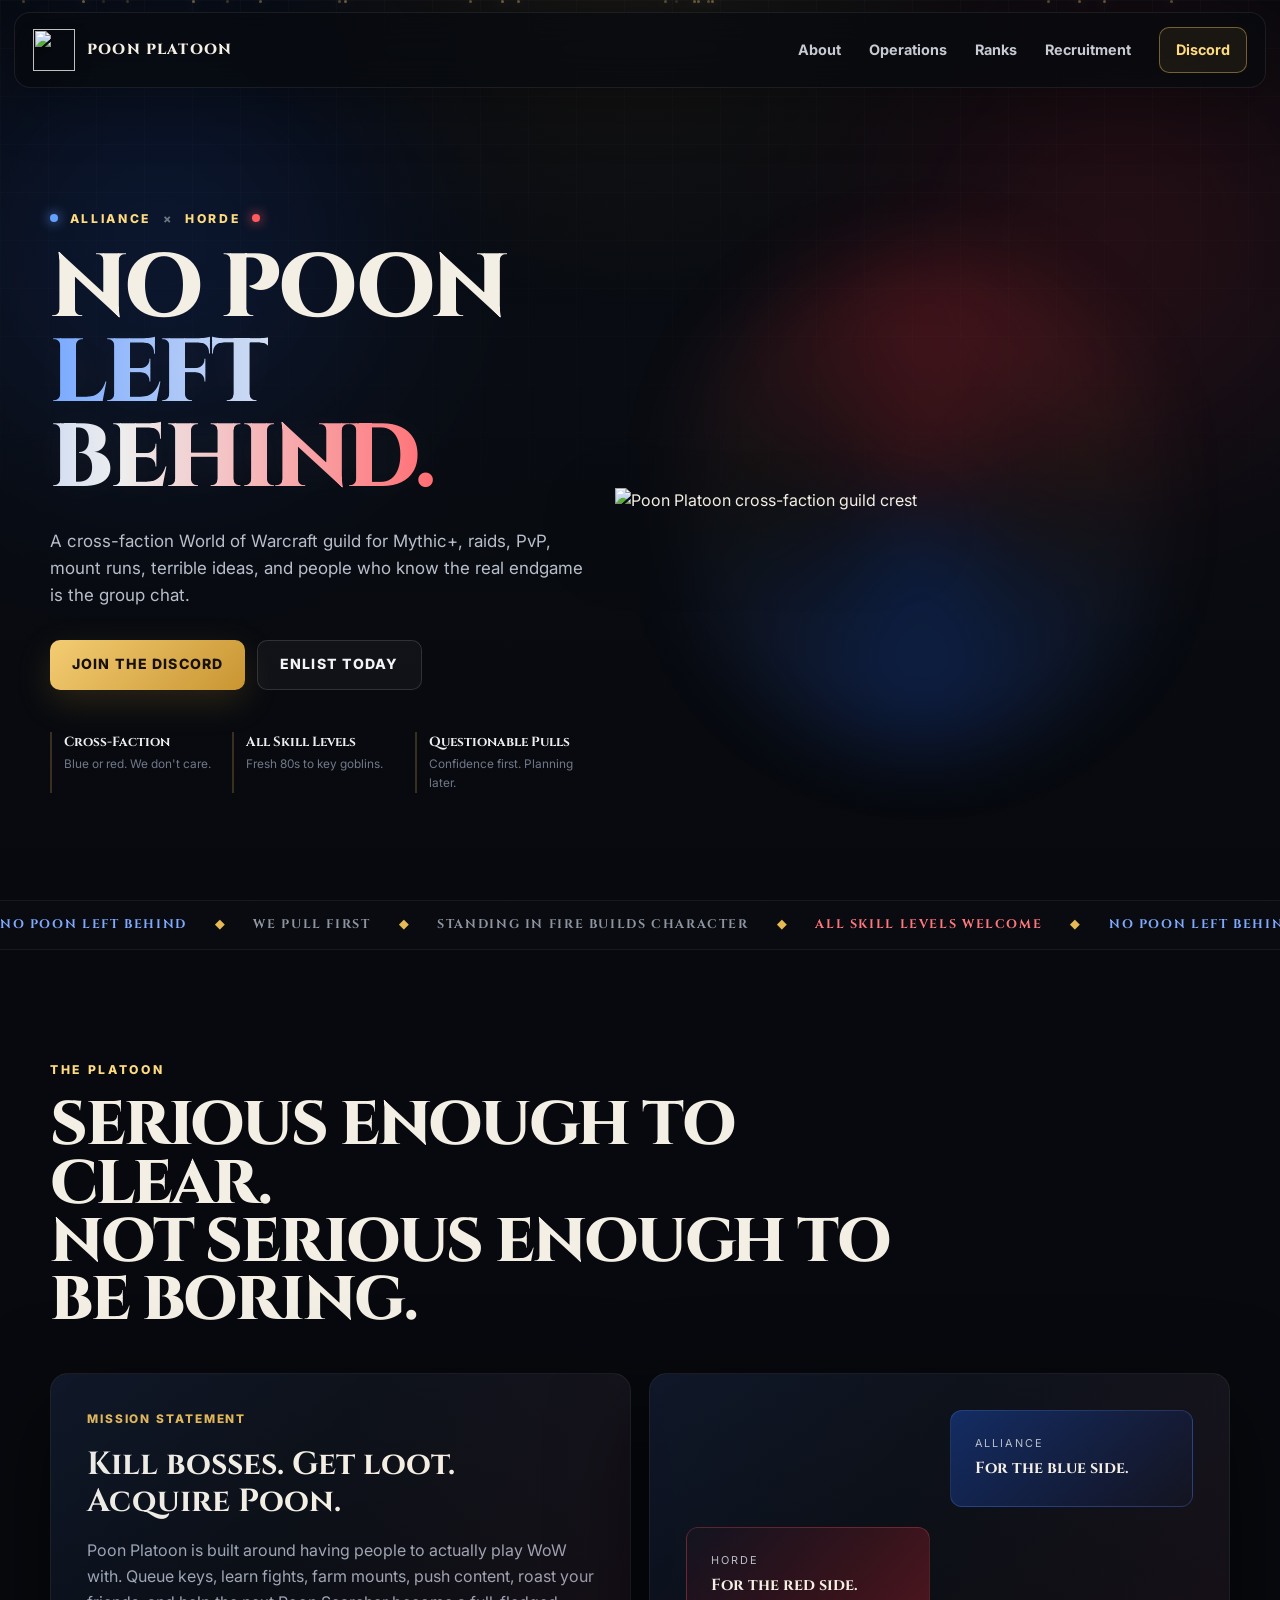
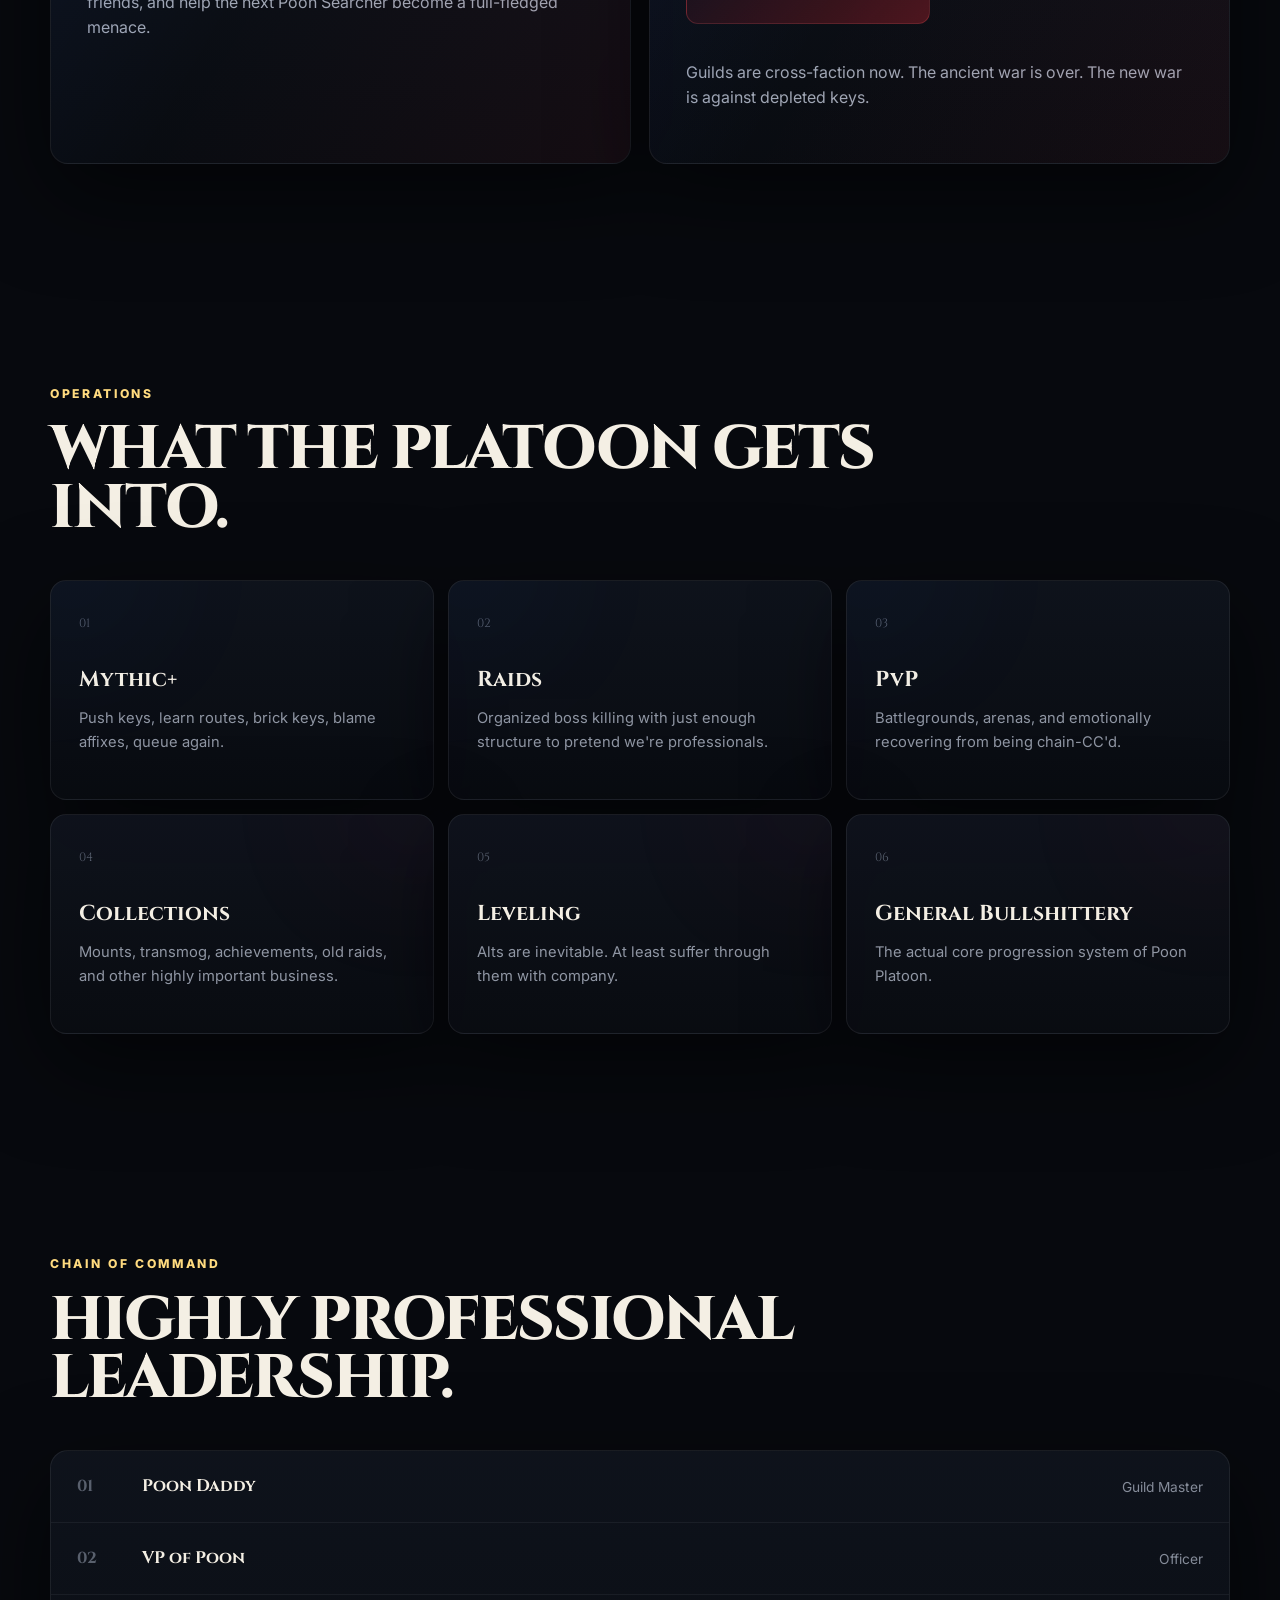
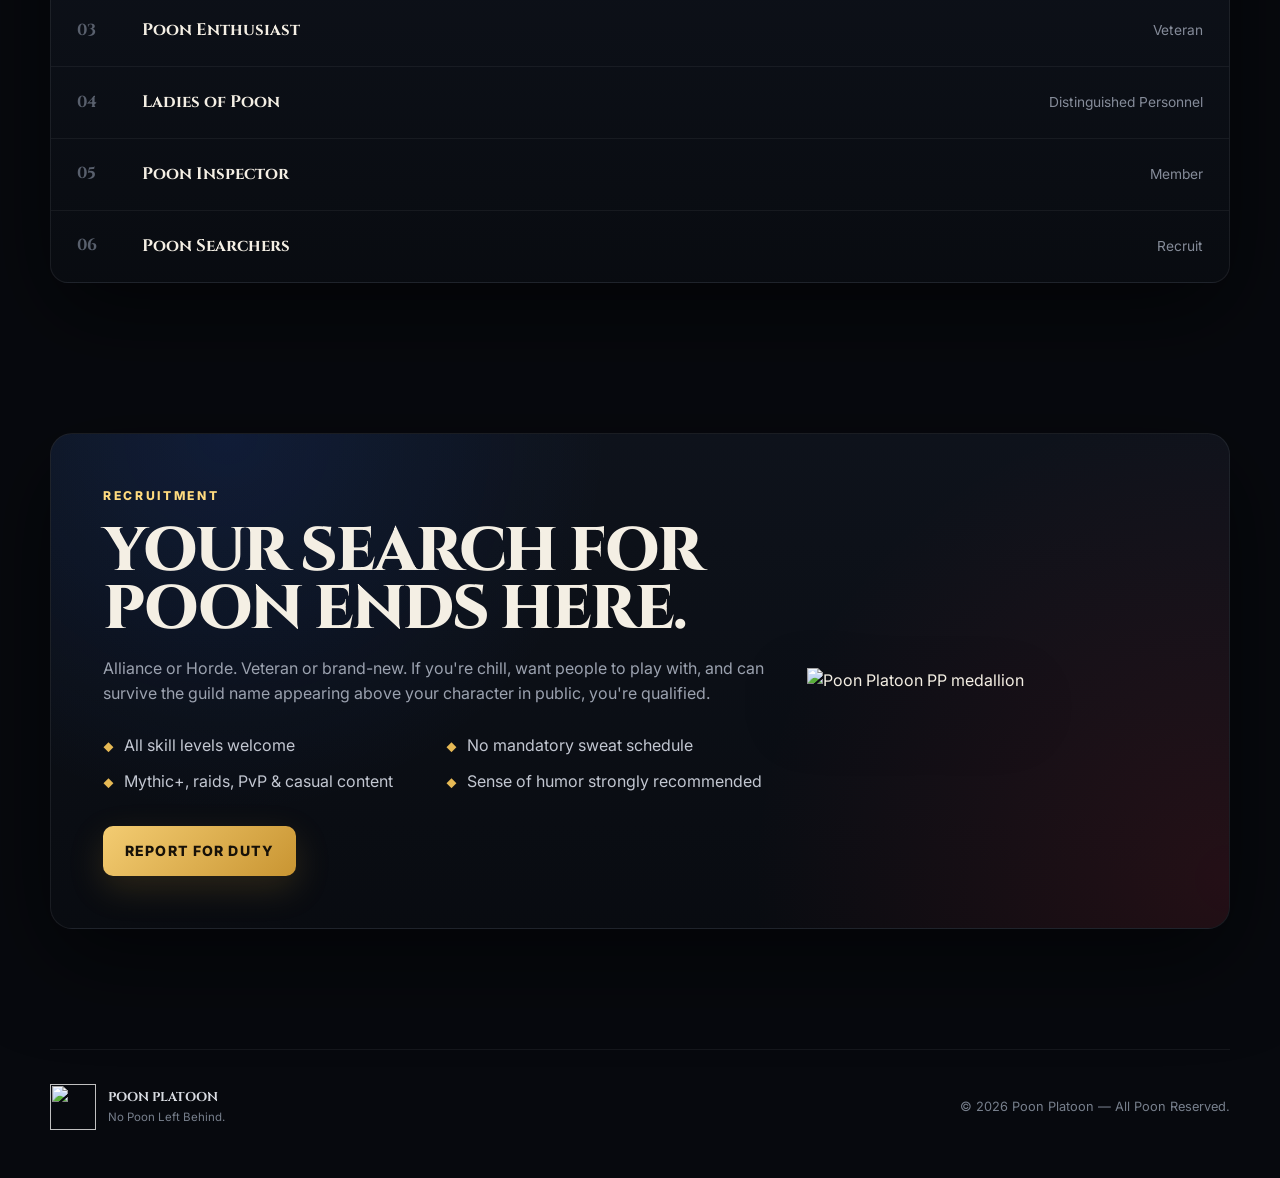
==== index.html @ 2581f48a "Add files via upload" ====
<!doctype html>
<html lang="en">
<head>
  <meta charset="utf-8" />
  <meta name="viewport" content="width=device-width, initial-scale=1" />
  <meta name="theme-color" content="#080a10" />
  <meta name="description" content="Poon Platoon — a cross-faction World of Warcraft guild. No Poon Left Behind." />
  <meta property="og:title" content="Poon Platoon" />
  <meta property="og:description" content="Cross-faction. Questionable pulls. No Poon Left Behind." />
  <meta property="og:type" content="website" />
  <meta property="og:image" content="assets/poon-platoon-logo.png" />
  <title>Poon Platoon | No Poon Left Behind</title>
  <link rel="icon" href="assets/pp-medallion.png" />
  <link rel="preconnect" href="https://fonts.googleapis.com">
  <link rel="preconnect" href="https://fonts.gstatic.com" crossorigin>
  <link href="https://fonts.googleapis.com/css2?family=Cinzel:wght@500;600;700;800&family=Inter:wght@400;500;600;700;800&display=swap" rel="stylesheet">
  <link rel="stylesheet" href="styles.css" />
</head>
<body>
  <div class="page-bg" aria-hidden="true">
    <div class="faction-glow alliance"></div>
    <div class="faction-glow horde"></div>
    <div class="embers" id="embers"></div>
  </div>

  <header class="site-header" id="top">
    <a class="brand" href="#top" aria-label="Poon Platoon home">
      <img src="assets/pp-medallion.png" alt="" />
      <span>POON PLATOON</span>
    </a>
    <button class="nav-toggle" aria-label="Toggle navigation" aria-expanded="false">☰</button>
    <nav class="nav-links" aria-label="Primary navigation">
      <a href="#about">About</a>
      <a href="#activities">Operations</a>
      <a href="#ranks">Ranks</a>
      <a href="#recruitment">Recruitment</a>
      <a class="nav-cta discord-link" href="#" target="_blank" rel="noopener">Discord</a>
    </nav>
  </header>

  <main>
    <section class="hero section-shell">
      <div class="hero-copy reveal">
        <p class="eyebrow"><span class="blue-dot"></span> ALLIANCE <span class="cross">×</span> HORDE <span class="red-dot"></span></p>
        <h1>NO POON<br><span>LEFT BEHIND.</span></h1>
        <p class="hero-lead">A cross-faction World of Warcraft guild for Mythic+, raids, PvP, mount runs, terrible ideas, and people who know the real endgame is the group chat.</p>
        <div class="hero-actions">
          <a class="btn btn-primary discord-link" href="#" target="_blank" rel="noopener">Join the Discord</a>
          <a class="btn btn-secondary" href="#recruitment">Enlist Today</a>
        </div>
        <div class="quick-stats">
          <div><strong>Cross-Faction</strong><span>Blue or red. We don't care.</span></div>
          <div><strong>All Skill Levels</strong><span>Fresh 80s to key goblins.</span></div>
          <div><strong>Questionable Pulls</strong><span>Confidence first. Planning later.</span></div>
        </div>
      </div>
      <div class="hero-art reveal" aria-label="Poon Platoon guild crest">
        <div class="crest-halo"></div>
        <img src="assets/poon-platoon-logo.png" alt="Poon Platoon cross-faction guild crest" />
      </div>
    </section>

    <section class="ticker" aria-label="Guild motto ticker">
      <div class="ticker-track">
        <span>NO POON LEFT BEHIND</span><i>◆</i><span>WE PULL FIRST</span><i>◆</i><span>STANDING IN FIRE BUILDS CHARACTER</span><i>◆</i><span>ALL SKILL LEVELS WELCOME</span><i>◆</i>
        <span>NO POON LEFT BEHIND</span><i>◆</i><span>WE PULL FIRST</span><i>◆</i><span>STANDING IN FIRE BUILDS CHARACTER</span><i>◆</i><span>ALL SKILL LEVELS WELCOME</span><i>◆</i>
      </div>
    </section>

    <section class="section section-shell" id="about">
      <div class="section-heading reveal">
        <p class="eyebrow">THE PLATOON</p>
        <h2>Serious enough to clear.<br>Not serious enough to be boring.</h2>
      </div>
      <div class="about-grid">
        <article class="panel reveal">
          <p class="panel-kicker">Mission Statement</p>
          <h3>Kill bosses. Get loot. Acquire Poon.</h3>
          <p>Poon Platoon is built around having people to actually play WoW with. Queue keys, learn fights, farm mounts, push content, roast your friends, and help the next Poon Searcher become a full-fledged menace.</p>
        </article>
        <article class="panel faction-panel reveal">
          <div class="split-line"></div>
          <div class="faction-half alliance-half">
            <span>Alliance</span>
            <strong>For the blue side.</strong>
          </div>
          <div class="faction-half horde-half">
            <span>Horde</span>
            <strong>For the red side.</strong>
          </div>
          <p>Guilds are cross-faction now. The ancient war is over. The new war is against depleted keys.</p>
        </article>
      </div>
    </section>

    <section class="section section-shell" id="activities">
      <div class="section-heading reveal">
        <p class="eyebrow">OPERATIONS</p>
        <h2>What the Platoon gets into.</h2>
      </div>
      <div class="card-grid">
        <article class="activity-card reveal"><span>01</span><h3>Mythic+</h3><p>Push keys, learn routes, brick keys, blame affixes, queue again.</p></article>
        <article class="activity-card reveal"><span>02</span><h3>Raids</h3><p>Organized boss killing with just enough structure to pretend we're professionals.</p></article>
        <article class="activity-card reveal"><span>03</span><h3>PvP</h3><p>Battlegrounds, arenas, and emotionally recovering from being chain-CC'd.</p></article>
        <article class="activity-card reveal"><span>04</span><h3>Collections</h3><p>Mounts, transmog, achievements, old raids, and other highly important business.</p></article>
        <article class="activity-card reveal"><span>05</span><h3>Leveling</h3><p>Alts are inevitable. At least suffer through them with company.</p></article>
        <article class="activity-card reveal"><span>06</span><h3>General Bullshittery</h3><p>The actual core progression system of Poon Platoon.</p></article>
      </div>
    </section>

    <section class="section section-shell" id="ranks">
      <div class="section-heading reveal">
        <p class="eyebrow">CHAIN OF COMMAND</p>
        <h2>Highly professional leadership.</h2>
      </div>
      <div class="rank-list reveal">
        <div class="rank-row"><b>01</b><strong>Poon Daddy</strong><span>Guild Master</span></div>
        <div class="rank-row"><b>02</b><strong>VP of Poon</strong><span>Officer</span></div>
        <div class="rank-row"><b>03</b><strong>Poon Enthusiast</strong><span>Veteran</span></div>
        <div class="rank-row"><b>04</b><strong>Ladies of Poon</strong><span>Distinguished Personnel</span></div>
        <div class="rank-row"><b>05</b><strong>Poon Inspector</strong><span>Member</span></div>
        <div class="rank-row"><b>06</b><strong>Poon Searchers</strong><span>Recruit</span></div>
      </div>
    </section>

    <section class="section section-shell recruitment" id="recruitment">
      <div class="recruit-card reveal">
        <div class="recruit-copy">
          <p class="eyebrow">RECRUITMENT</p>
          <h2>Your search for Poon ends here.</h2>
          <p>Alliance or Horde. Veteran or brand-new. If you're chill, want people to play with, and can survive the guild name appearing above your character in public, you're qualified.</p>
          <ul>
            <li>All skill levels welcome</li>
            <li>No mandatory sweat schedule</li>
            <li>Mythic+, raids, PvP & casual content</li>
            <li>Sense of humor strongly recommended</li>
          </ul>
          <a class="btn btn-primary discord-link" href="#" target="_blank" rel="noopener">Report for Duty</a>
        </div>
        <img src="assets/pp-medallion.png" alt="Poon Platoon PP medallion" class="recruit-medallion" />
      </div>
    </section>
  </main>

  <footer class="footer section-shell">
    <div class="footer-brand">
      <img src="assets/pp-medallion.png" alt="" />
      <div><strong>POON PLATOON</strong><span>No Poon Left Behind.</span></div>
    </div>
    <p>© <span id="year"></span> Poon Platoon — All Poon Reserved.</p>
  </footer>

  <script src="script.js"></script>
</body>
</html>
---- styles.css ----
:root {
  --bg: #07090e;
  --bg2: #0b0e15;
  --panel: rgba(16, 20, 30, .78);
  --panel-2: rgba(10, 12, 18, .9);
  --text: #f4efe4;
  --muted: #a7adbb;
  --gold: #e6b955;
  --gold2: #ffdb7f;
  --blue: #2268ff;
  --blue2: #65a0ff;
  --red: #e22a34;
  --red2: #ff5a5f;
  --border: rgba(230, 185, 85, .22);
  --shadow: 0 30px 90px rgba(0,0,0,.55);
}
*{box-sizing:border-box}
html{scroll-behavior:smooth}
body{margin:0;background:var(--bg);color:var(--text);font-family:Inter,system-ui,sans-serif;line-height:1.6;overflow-x:hidden}
a{color:inherit;text-decoration:none}
img{max-width:100%;display:block}
button{font:inherit}
.page-bg{position:fixed;inset:0;z-index:-2;overflow:hidden;background:radial-gradient(circle at 50% -10%,rgba(230,185,85,.08),transparent 34%),linear-gradient(180deg,#07090e 0%,#090c12 40%,#07090e 100%)}
.page-bg:after{content:"";position:absolute;inset:0;background-image:linear-gradient(rgba(255,255,255,.018) 1px,transparent 1px),linear-gradient(90deg,rgba(255,255,255,.018) 1px,transparent 1px);background-size:48px 48px;mask-image:linear-gradient(to bottom,black,transparent 76%)}
.faction-glow{position:absolute;width:55vw;height:70vh;top:-8vh;filter:blur(90px);opacity:.18}
.faction-glow.alliance{left:-15vw;background:radial-gradient(circle,var(--blue),transparent 66%)}
.faction-glow.horde{right:-15vw;background:radial-gradient(circle,var(--red),transparent 66%)}
.embers span{position:absolute;width:3px;height:3px;border-radius:50%;background:var(--gold2);opacity:.35;animation:floatUp linear infinite;box-shadow:0 0 12px currentColor}
@keyframes floatUp{from{transform:translateY(110vh) translateX(0)}to{transform:translateY(-20vh) translateX(60px)}}
.section-shell{width:min(1180px,calc(100% - 40px));margin-inline:auto}
.site-header{height:76px;width:min(1280px,calc(100% - 28px));position:sticky;top:12px;margin:12px auto 0;z-index:50;display:flex;align-items:center;justify-content:space-between;padding:0 18px;background:rgba(8,10,15,.72);border:1px solid rgba(255,255,255,.08);backdrop-filter:blur(18px);border-radius:16px;box-shadow:0 18px 55px rgba(0,0,0,.25)}
.brand{display:flex;align-items:center;gap:12px;font-family:Cinzel,serif;font-weight:800;letter-spacing:.08em;font-size:.92rem}
.brand img{width:42px;height:42px;object-fit:contain;filter:drop-shadow(0 6px 8px rgba(0,0,0,.45))}
.nav-links{display:flex;gap:28px;align-items:center;font-size:.9rem;font-weight:700;color:#c7cad2}
.nav-links a:hover{color:#fff}
.nav-cta{padding:10px 16px;border-radius:10px;border:1px solid rgba(230,185,85,.45);color:var(--gold2)!important;background:rgba(230,185,85,.08)}
.nav-toggle{display:none;background:none;border:0;color:#fff;font-size:1.5rem}
.hero{min-height:calc(100vh - 88px);display:grid;grid-template-columns:.93fr 1.07fr;align-items:center;gap:30px;padding:70px 0 56px}
.eyebrow{font-size:.76rem;letter-spacing:.22em;font-weight:800;color:var(--gold2);text-transform:uppercase;margin:0 0 18px}
.blue-dot,.red-dot{width:8px;height:8px;border-radius:50%;display:inline-block;margin:0 6px 1px 0;box-shadow:0 0 12px currentColor}
.blue-dot{background:var(--blue2);color:var(--blue2)}.red-dot{background:var(--red2);color:var(--red2);margin-left:6px}.cross{color:#6c7381;padding:0 6px}
.hero h1,.section-heading h2,.recruit-copy h2{font-family:Cinzel,serif;text-transform:uppercase;line-height:.95;margin:0;font-weight:800;letter-spacing:-.035em}
.hero h1{font-size:clamp(3.4rem,7vw,7.1rem)}
.hero h1 span{background:linear-gradient(90deg,#78a9ff 0%,#eee 48%,#ff6e73 100%);-webkit-background-clip:text;background-clip:text;color:transparent;text-shadow:0 0 40px rgba(255,255,255,.05)}
.hero-lead{max-width:650px;color:#b8beca;font-size:1.06rem;margin:26px 0 30px}
.hero-actions{display:flex;gap:12px;flex-wrap:wrap}
.btn{display:inline-flex;justify-content:center;align-items:center;min-height:50px;padding:0 22px;border-radius:10px;font-size:.88rem;font-weight:800;text-transform:uppercase;letter-spacing:.08em;transition:.2s ease}
.btn:hover{transform:translateY(-2px)}
.btn-primary{background:linear-gradient(135deg,#f3cc72,#c99532);color:#171108;box-shadow:0 12px 35px rgba(207,157,51,.18)}
.btn-secondary{border:1px solid rgba(255,255,255,.13);background:rgba(255,255,255,.035);color:#f2f3f5}
.quick-stats{display:grid;grid-template-columns:repeat(3,1fr);gap:12px;margin-top:42px}
.quick-stats div{border-left:2px solid var(--border);padding-left:12px}.quick-stats strong,.quick-stats span{display:block}.quick-stats strong{font-family:Cinzel,serif;font-size:.83rem;color:#eee}.quick-stats span{color:#707888;font-size:.74rem;margin-top:2px}
.hero-art{position:relative;display:flex;justify-content:center;align-items:center;min-height:650px}
.hero-art img{width:min(760px,115%);position:relative;z-index:2;filter:drop-shadow(0 30px 35px rgba(0,0,0,.55));animation:crestFloat 5s ease-in-out infinite}
@keyframes crestFloat{0%,100%{transform:translateY(0)}50%{transform:translateY(-10px)}}
.crest-halo{position:absolute;width:80%;aspect-ratio:1;border-radius:50%;background:conic-gradient(from 180deg,rgba(34,104,255,.32),rgba(230,185,85,.05),rgba(226,42,52,.32),rgba(230,185,85,.05),rgba(34,104,255,.32));filter:blur(40px);opacity:.7}
.ticker{overflow:hidden;border-top:1px solid rgba(255,255,255,.06);border-bottom:1px solid rgba(255,255,255,.06);background:#090b10;padding:14px 0}
.ticker-track{display:flex;white-space:nowrap;width:max-content;gap:28px;align-items:center;animation:ticker 32s linear infinite;font-family:Cinzel,serif;font-size:.78rem;font-weight:700;letter-spacing:.13em;color:#8e94a0}
.ticker-track i{color:var(--gold);font-style:normal}.ticker-track span:nth-of-type(4n+1){color:#7faaff}.ticker-track span:nth-of-type(4n+4){color:#ff777c}
@keyframes ticker{to{transform:translateX(-50%)}}
.section{padding:110px 0}
.section-heading{margin-bottom:42px;max-width:850px}
.section-heading h2,.recruit-copy h2{font-size:clamp(2.25rem,4.8vw,4.7rem)}
.about-grid{display:grid;grid-template-columns:1fr 1fr;gap:18px}
.panel,.activity-card,.rank-list,.recruit-card{background:linear-gradient(180deg,rgba(16,20,30,.88),rgba(10,12,18,.88));border:1px solid rgba(255,255,255,.07);box-shadow:var(--shadow)}
.panel{border-radius:18px;padding:36px;min-height:310px;position:relative;overflow:hidden}
.panel:before{content:"";position:absolute;inset:0;background:linear-gradient(120deg,rgba(34,104,255,.06),transparent 40%,rgba(226,42,52,.06));pointer-events:none}
.panel-kicker{margin:0;color:var(--gold);font-size:.74rem;text-transform:uppercase;letter-spacing:.16em;font-weight:800}.panel h3{font-family:Cinzel,serif;font-size:2rem;line-height:1.15;margin:18px 0}.panel p:last-child{color:#9fa6b4;max-width:600px}
.faction-panel{display:grid;grid-template-columns:1fr 1fr;align-content:start;gap:20px}.faction-panel>p{grid-column:1/-1}.faction-half{padding:24px;border-radius:12px;position:relative;overflow:hidden}.faction-half span,.faction-half strong{display:block}.faction-half span{text-transform:uppercase;letter-spacing:.18em;font-size:.68rem;color:#b9bfca}.faction-half strong{font-family:Cinzel,serif;margin-top:4px}.alliance-half{background:linear-gradient(135deg,rgba(34,104,255,.32),rgba(34,104,255,.03));border:1px solid rgba(89,143,255,.25)}.horde-half{background:linear-gradient(135deg,rgba(226,42,52,.03),rgba(226,42,52,.3));border:1px solid rgba(255,90,95,.23)}
.card-grid{display:grid;grid-template-columns:repeat(3,1fr);gap:14px}.activity-card{padding:28px;border-radius:16px;min-height:220px;transition:.25s ease;position:relative;overflow:hidden}.activity-card:hover{transform:translateY(-5px);border-color:rgba(230,185,85,.24)}.activity-card span{font-family:Cinzel,serif;color:#565e6d;font-size:.76rem}.activity-card h3{font-family:Cinzel,serif;font-size:1.35rem;margin:28px 0 10px}.activity-card p{color:#8f96a3;font-size:.92rem;margin:0}.activity-card:nth-child(-n+3):before{content:"";position:absolute;width:160px;height:160px;border-radius:50%;background:var(--blue);filter:blur(80px);opacity:.06;top:-90px;left:-60px}.activity-card:nth-child(n+4):before{content:"";position:absolute;width:160px;height:160px;border-radius:50%;background:var(--red);filter:blur(80px);opacity:.06;top:-90px;right:-60px}
.rank-list{border-radius:18px;overflow:hidden}.rank-row{display:grid;grid-template-columns:65px 1fr auto;align-items:center;padding:22px 26px;border-bottom:1px solid rgba(255,255,255,.055)}.rank-row:last-child{border-bottom:0}.rank-row b{font-family:Cinzel,serif;color:#59606d}.rank-row strong{font-family:Cinzel,serif;font-size:1.05rem}.rank-row span{color:#858c99;font-size:.86rem}.rank-row:hover{background:linear-gradient(90deg,rgba(34,104,255,.05),rgba(230,185,85,.035),rgba(226,42,52,.05))}
.recruitment{padding-top:40px;padding-bottom:120px}.recruit-card{border-radius:22px;padding:52px;display:grid;grid-template-columns:1fr 370px;align-items:center;gap:40px;overflow:hidden;position:relative}.recruit-card:before{content:"";position:absolute;inset:0;background:radial-gradient(circle at 15% 0%,rgba(34,104,255,.12),transparent 34%),radial-gradient(circle at 100% 90%,rgba(226,42,52,.12),transparent 38%);pointer-events:none}.recruit-copy{position:relative;z-index:2}.recruit-copy p:not(.eyebrow){color:#9ba2af;max-width:700px}.recruit-copy ul{list-style:none;padding:0;margin:26px 0 32px;display:grid;grid-template-columns:1fr 1fr;gap:10px 22px;color:#c2c7d1}.recruit-copy li:before{content:"◆";color:var(--gold);font-size:.65rem;margin-right:10px}.recruit-medallion{width:100%;position:relative;z-index:2;filter:drop-shadow(0 25px 30px rgba(0,0,0,.5))}
.footer{padding:34px 0 48px;border-top:1px solid rgba(255,255,255,.06);display:flex;justify-content:space-between;align-items:center;gap:20px;color:#777f8c;font-size:.8rem}.footer-brand{display:flex;gap:12px;align-items:center}.footer-brand img{width:46px;height:46px;object-fit:contain}.footer-brand strong,.footer-brand span{display:block}.footer-brand strong{font-family:Cinzel,serif;color:#d9dce2}.footer-brand span{font-size:.72rem}
.reveal{opacity:0;transform:translateY(18px);transition:opacity .7s ease,transform .7s ease}.reveal.visible{opacity:1;transform:none}
@media(max-width:980px){.hero{grid-template-columns:1fr;padding-top:70px}.hero-copy{text-align:center}.hero-lead{margin-inline:auto}.hero-actions{justify-content:center}.hero-art{min-height:auto;order:-1}.hero-art img{width:min(640px,88vw)}.quick-stats{text-align:left}.about-grid{grid-template-columns:1fr}.card-grid{grid-template-columns:repeat(2,1fr)}.recruit-card{grid-template-columns:1fr 260px}.nav-links{gap:16px}}
@media(max-width:760px){.site-header{height:66px;top:7px}.brand span{font-size:.75rem}.nav-toggle{display:block}.nav-links{position:absolute;left:0;right:0;top:74px;display:none;flex-direction:column;align-items:stretch;background:rgba(8,10,15,.96);border:1px solid rgba(255,255,255,.08);border-radius:14px;padding:16px}.nav-links.open{display:flex}.nav-links a{padding:8px 6px}.hero{min-height:auto;padding:48px 0}.hero h1{font-size:clamp(3rem,15vw,5rem)}.hero-art img{width:100%}.quick-stats{grid-template-columns:1fr}.section{padding:82px 0}.card-grid{grid-template-columns:1fr}.faction-panel{grid-template-columns:1fr}.rank-row{grid-template-columns:44px 1fr}.rank-row span{grid-column:2;margin-top:3px}.recruit-card{grid-template-columns:1fr;padding:30px}.recruit-medallion{width:min(300px,80%);margin:auto}.recruit-copy ul{grid-template-columns:1fr}.footer{flex-direction:column;text-align:center}.section-shell{width:min(100% - 24px,1180px)}}
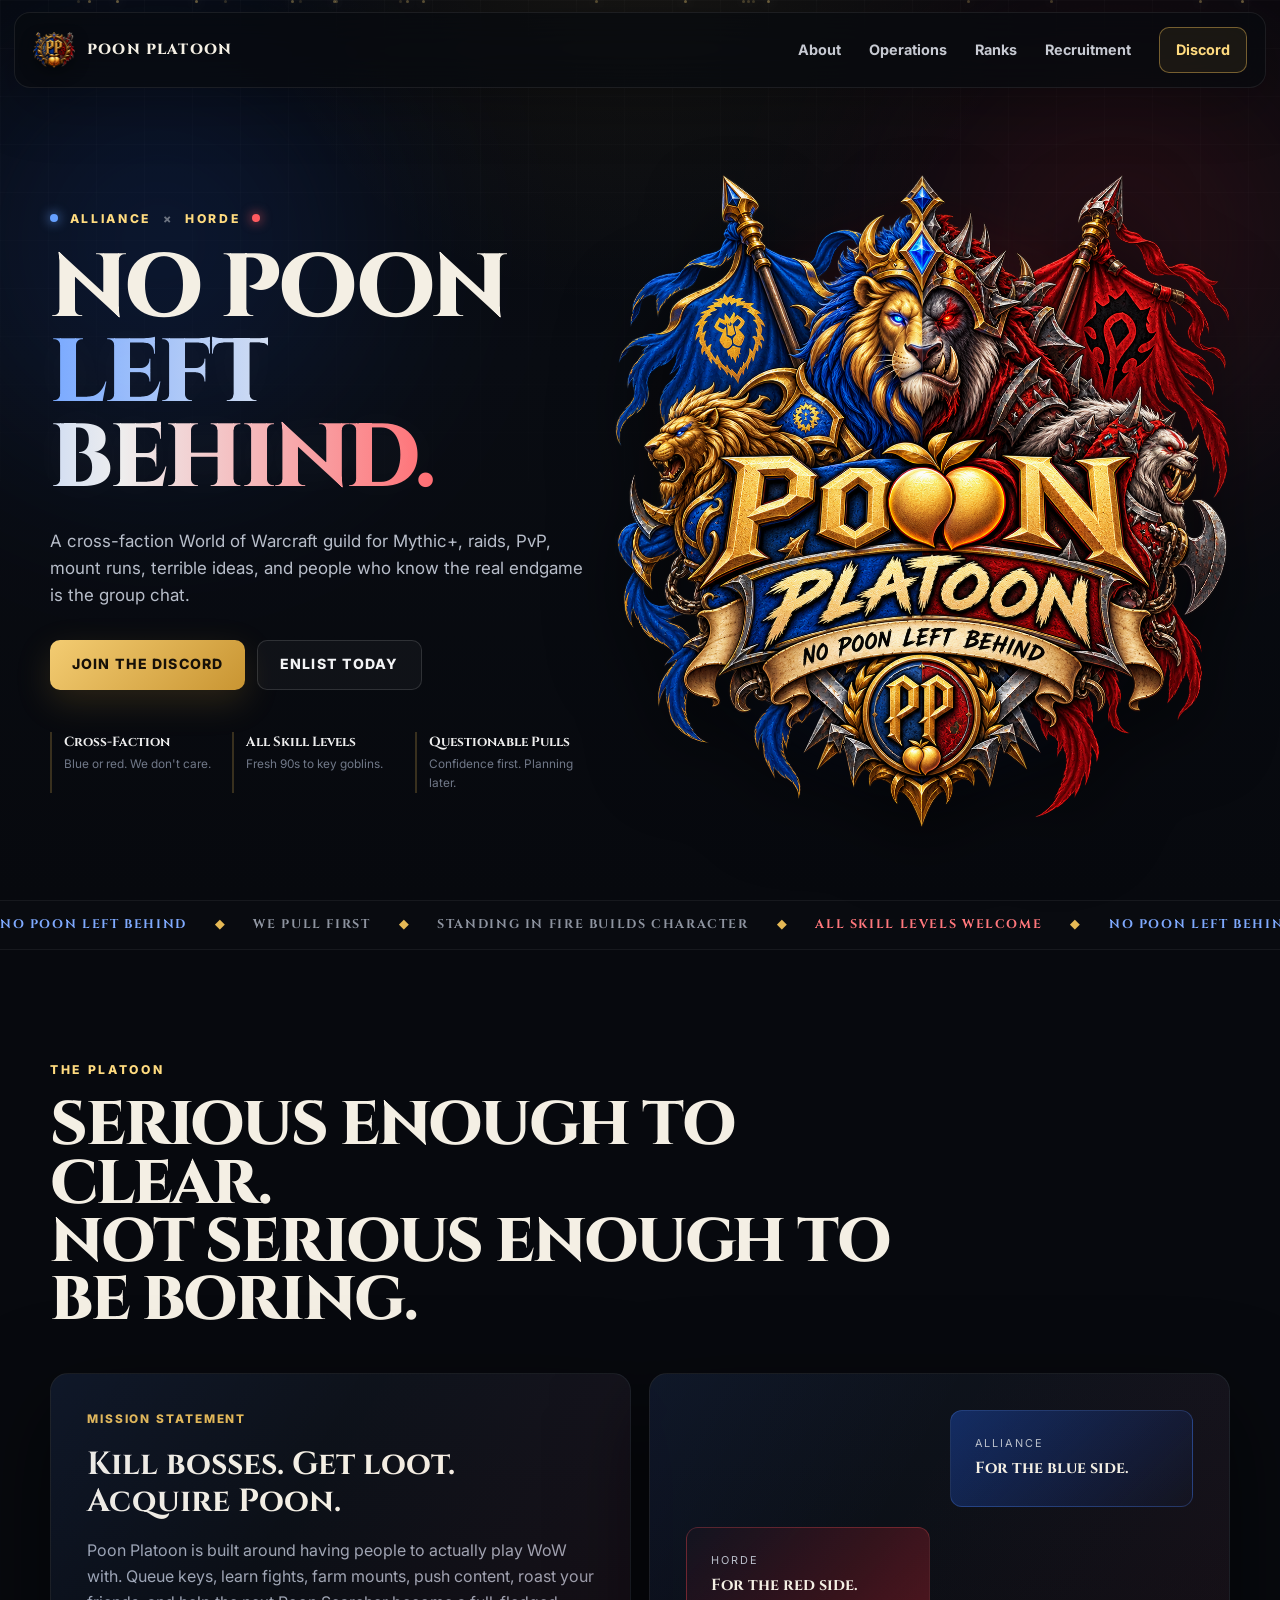
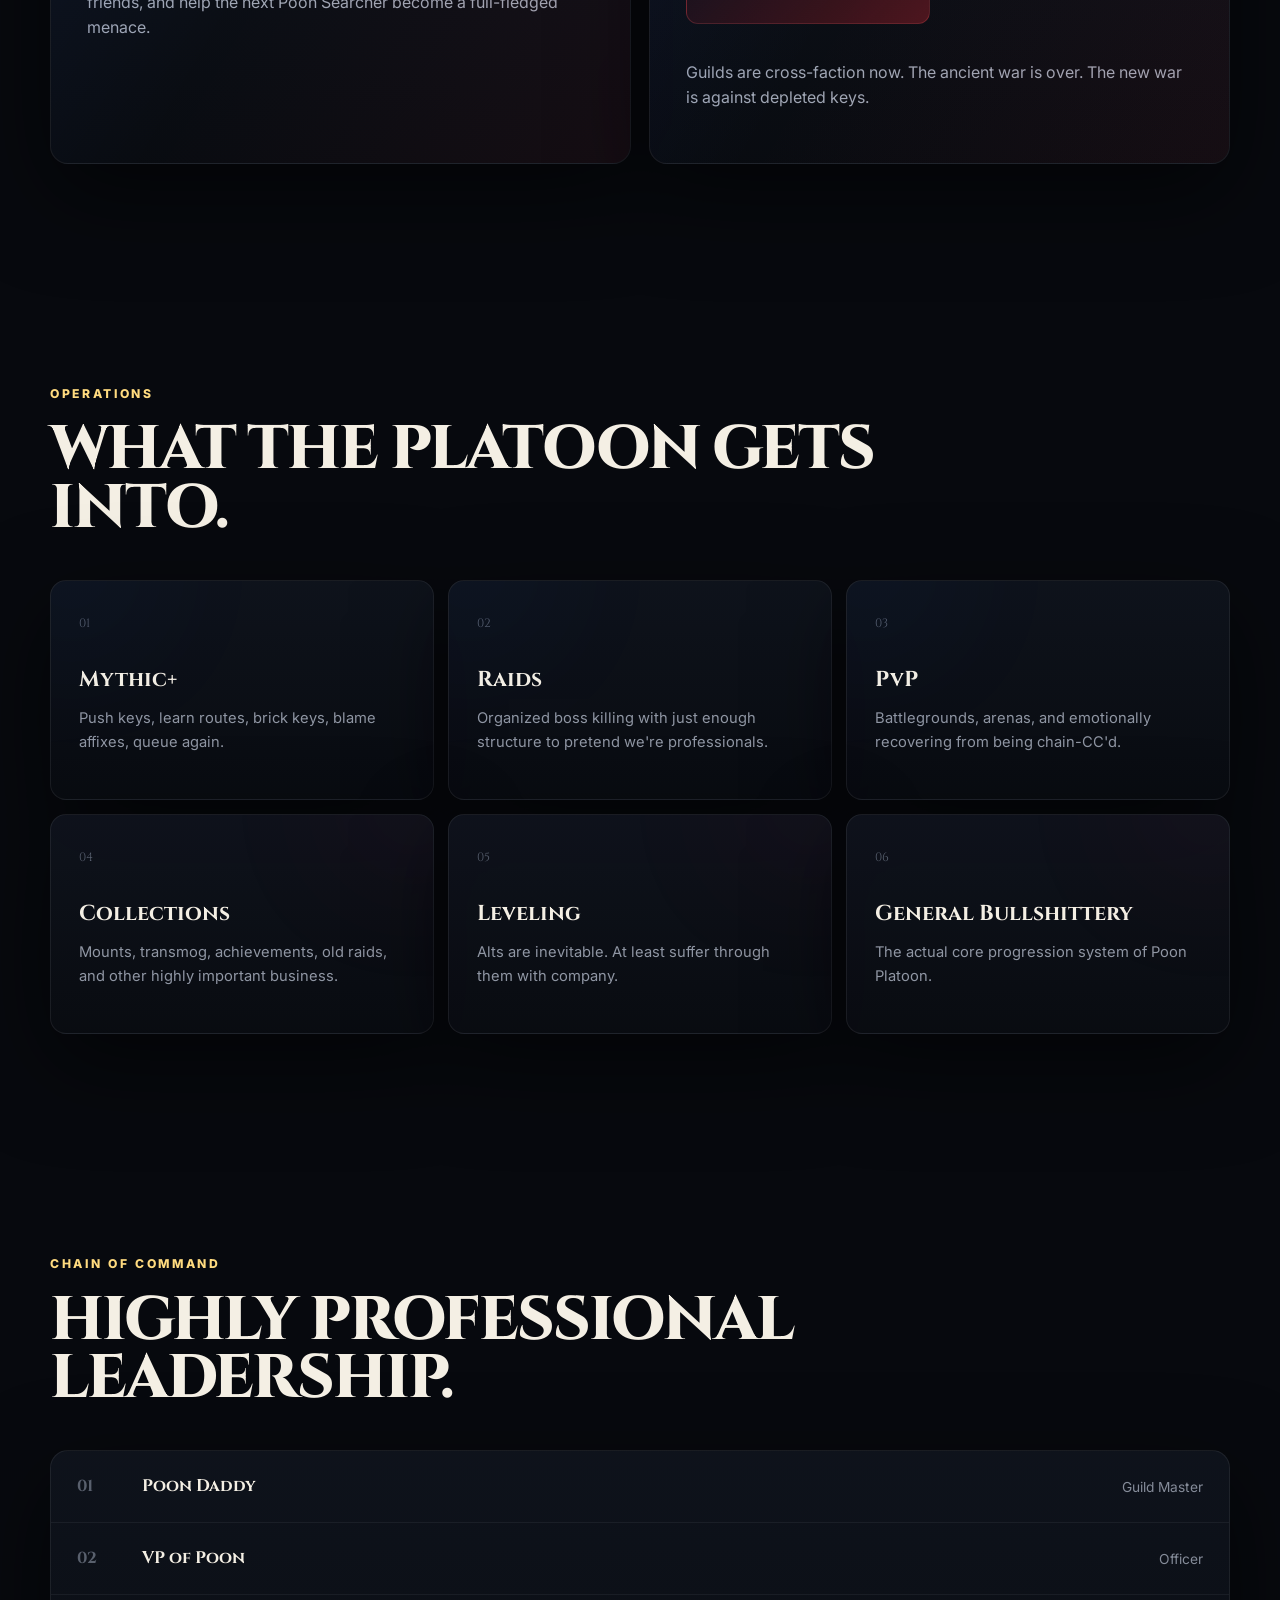
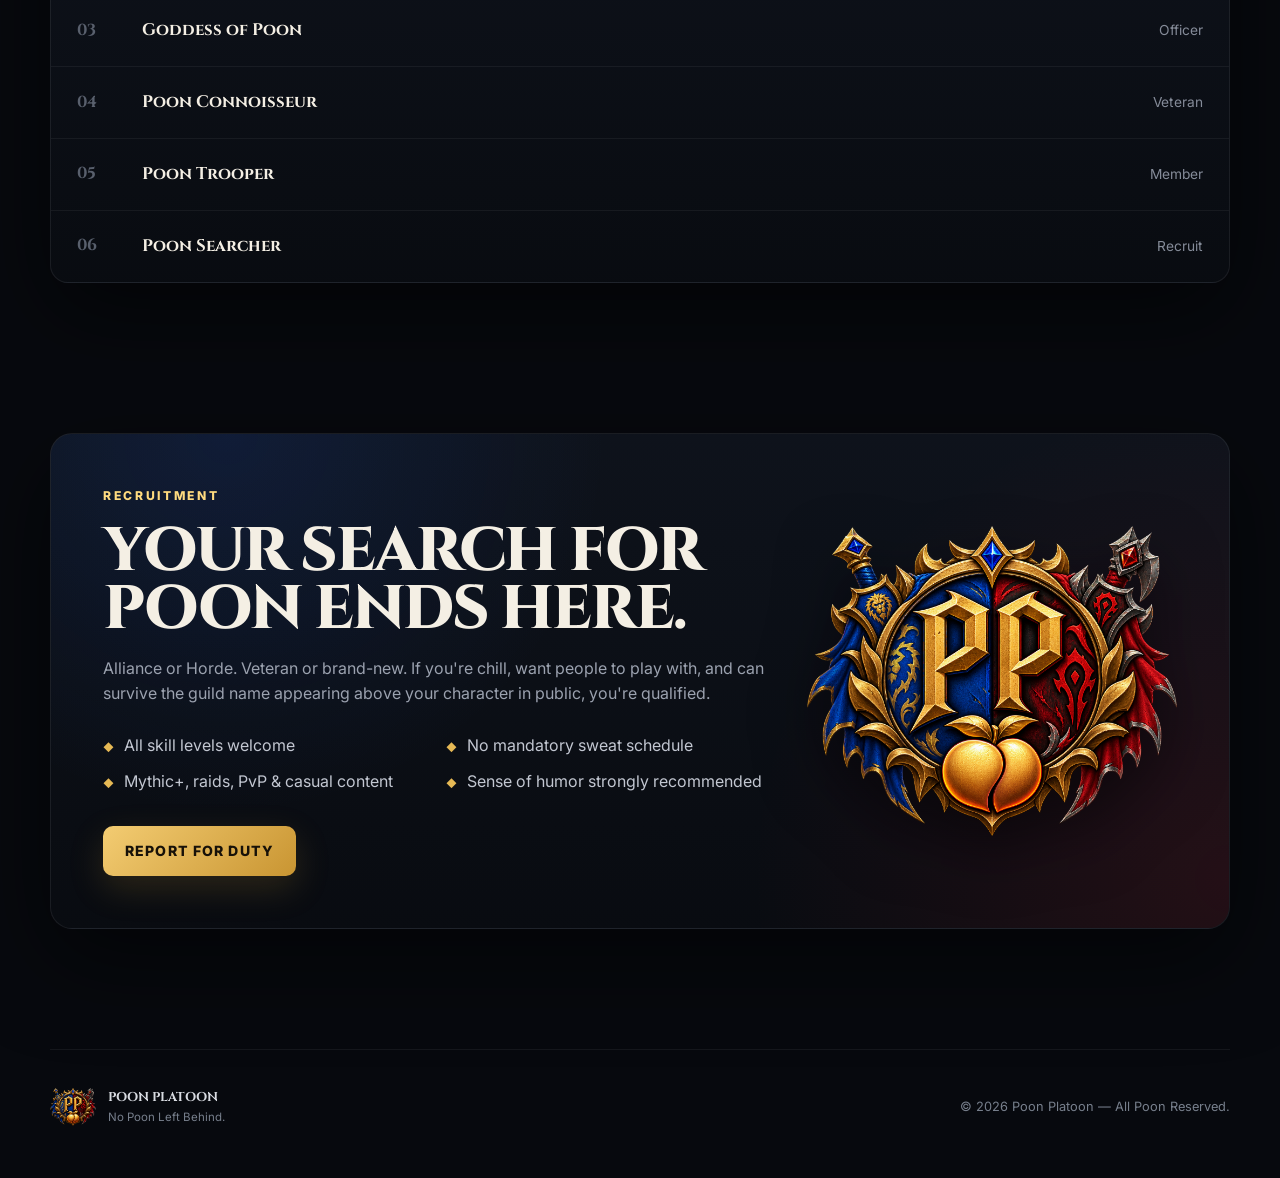
==== commit b430a93e: "Add files via upload" ====
--- a/index.html
+++ b/index.html
@@ -50,7 +50,7 @@
         </div>
         <div class="quick-stats">
           <div><strong>Cross-Faction</strong><span>Blue or red. We don't care.</span></div>
-          <div><strong>All Skill Levels</strong><span>Fresh 80s to key goblins.</span></div>
+          <div><strong>All Skill Levels</strong><span>Fresh 90s to key goblins.</span></div>
           <div><strong>Questionable Pulls</strong><span>Confidence first. Planning later.</span></div>
         </div>
       </div>
@@ -116,10 +116,10 @@
       <div class="rank-list reveal">
         <div class="rank-row"><b>01</b><strong>Poon Daddy</strong><span>Guild Master</span></div>
         <div class="rank-row"><b>02</b><strong>VP of Poon</strong><span>Officer</span></div>
-        <div class="rank-row"><b>03</b><strong>Poon Enthusiast</strong><span>Veteran</span></div>
-        <div class="rank-row"><b>04</b><strong>Ladies of Poon</strong><span>Distinguished Personnel</span></div>
-        <div class="rank-row"><b>05</b><strong>Poon Inspector</strong><span>Member</span></div>
-        <div class="rank-row"><b>06</b><strong>Poon Searchers</strong><span>Recruit</span></div>
+        <div class="rank-row"><b>03</b><strong>Goddess of Poon</strong><span>Officer</span></div>
+        <div class="rank-row"><b>04</b><strong>Poon Connoisseur</strong><span>Veteran</span></div>
+        <div class="rank-row"><b>05</b><strong>Poon Trooper</strong><span>Member</span></div>
+        <div class="rank-row"><b>06</b><strong>Poon Searcher</strong><span>Recruit</span></div>
       </div>
     </section>
 
--- a/styles.css
+++ b/styles.css
@@ -51,7 +51,7 @@
 .quick-stats{display:grid;grid-template-columns:repeat(3,1fr);gap:12px;margin-top:42px}
 .quick-stats div{border-left:2px solid var(--border);padding-left:12px}.quick-stats strong,.quick-stats span{display:block}.quick-stats strong{font-family:Cinzel,serif;font-size:.83rem;color:#eee}.quick-stats span{color:#707888;font-size:.74rem;margin-top:2px}
 .hero-art{position:relative;display:flex;justify-content:center;align-items:center;min-height:650px}
-.hero-art img{width:min(760px,115%);position:relative;z-index:2;filter:drop-shadow(0 30px 35px rgba(0,0,0,.55));animation:crestFloat 5s ease-in-out infinite}
+.hero-art img{width:min(720px,100%);max-height:720px;object-fit:contain;position:relative;z-index:2;background:transparent;filter:drop-shadow(0 30px 35px rgba(0,0,0,.55));animation:crestFloat 5s ease-in-out infinite}
 @keyframes crestFloat{0%,100%{transform:translateY(0)}50%{transform:translateY(-10px)}}
 .crest-halo{position:absolute;width:80%;aspect-ratio:1;border-radius:50%;background:conic-gradient(from 180deg,rgba(34,104,255,.32),rgba(230,185,85,.05),rgba(226,42,52,.32),rgba(230,185,85,.05),rgba(34,104,255,.32));filter:blur(40px);opacity:.7}
 .ticker{overflow:hidden;border-top:1px solid rgba(255,255,255,.06);border-bottom:1px solid rgba(255,255,255,.06);background:#090b10;padding:14px 0}
@@ -69,7 +69,7 @@
 .faction-panel{display:grid;grid-template-columns:1fr 1fr;align-content:start;gap:20px}.faction-panel>p{grid-column:1/-1}.faction-half{padding:24px;border-radius:12px;position:relative;overflow:hidden}.faction-half span,.faction-half strong{display:block}.faction-half span{text-transform:uppercase;letter-spacing:.18em;font-size:.68rem;color:#b9bfca}.faction-half strong{font-family:Cinzel,serif;margin-top:4px}.alliance-half{background:linear-gradient(135deg,rgba(34,104,255,.32),rgba(34,104,255,.03));border:1px solid rgba(89,143,255,.25)}.horde-half{background:linear-gradient(135deg,rgba(226,42,52,.03),rgba(226,42,52,.3));border:1px solid rgba(255,90,95,.23)}
 .card-grid{display:grid;grid-template-columns:repeat(3,1fr);gap:14px}.activity-card{padding:28px;border-radius:16px;min-height:220px;transition:.25s ease;position:relative;overflow:hidden}.activity-card:hover{transform:translateY(-5px);border-color:rgba(230,185,85,.24)}.activity-card span{font-family:Cinzel,serif;color:#565e6d;font-size:.76rem}.activity-card h3{font-family:Cinzel,serif;font-size:1.35rem;margin:28px 0 10px}.activity-card p{color:#8f96a3;font-size:.92rem;margin:0}.activity-card:nth-child(-n+3):before{content:"";position:absolute;width:160px;height:160px;border-radius:50%;background:var(--blue);filter:blur(80px);opacity:.06;top:-90px;left:-60px}.activity-card:nth-child(n+4):before{content:"";position:absolute;width:160px;height:160px;border-radius:50%;background:var(--red);filter:blur(80px);opacity:.06;top:-90px;right:-60px}
 .rank-list{border-radius:18px;overflow:hidden}.rank-row{display:grid;grid-template-columns:65px 1fr auto;align-items:center;padding:22px 26px;border-bottom:1px solid rgba(255,255,255,.055)}.rank-row:last-child{border-bottom:0}.rank-row b{font-family:Cinzel,serif;color:#59606d}.rank-row strong{font-family:Cinzel,serif;font-size:1.05rem}.rank-row span{color:#858c99;font-size:.86rem}.rank-row:hover{background:linear-gradient(90deg,rgba(34,104,255,.05),rgba(230,185,85,.035),rgba(226,42,52,.05))}
-.recruitment{padding-top:40px;padding-bottom:120px}.recruit-card{border-radius:22px;padding:52px;display:grid;grid-template-columns:1fr 370px;align-items:center;gap:40px;overflow:hidden;position:relative}.recruit-card:before{content:"";position:absolute;inset:0;background:radial-gradient(circle at 15% 0%,rgba(34,104,255,.12),transparent 34%),radial-gradient(circle at 100% 90%,rgba(226,42,52,.12),transparent 38%);pointer-events:none}.recruit-copy{position:relative;z-index:2}.recruit-copy p:not(.eyebrow){color:#9ba2af;max-width:700px}.recruit-copy ul{list-style:none;padding:0;margin:26px 0 32px;display:grid;grid-template-columns:1fr 1fr;gap:10px 22px;color:#c2c7d1}.recruit-copy li:before{content:"◆";color:var(--gold);font-size:.65rem;margin-right:10px}.recruit-medallion{width:100%;position:relative;z-index:2;filter:drop-shadow(0 25px 30px rgba(0,0,0,.5))}
+.recruitment{padding-top:40px;padding-bottom:120px}.recruit-card{border-radius:22px;padding:52px;display:grid;grid-template-columns:1fr 370px;align-items:center;gap:40px;overflow:hidden;position:relative}.recruit-card:before{content:"";position:absolute;inset:0;background:radial-gradient(circle at 15% 0%,rgba(34,104,255,.12),transparent 34%),radial-gradient(circle at 100% 90%,rgba(226,42,52,.12),transparent 38%);pointer-events:none}.recruit-copy{position:relative;z-index:2}.recruit-copy p:not(.eyebrow){color:#9ba2af;max-width:700px}.recruit-copy ul{list-style:none;padding:0;margin:26px 0 32px;display:grid;grid-template-columns:1fr 1fr;gap:10px 22px;color:#c2c7d1}.recruit-copy li:before{content:"◆";color:var(--gold);font-size:.65rem;margin-right:10px}.recruit-medallion{width:100%;max-height:340px;object-fit:contain;position:relative;z-index:2;background:transparent;filter:drop-shadow(0 25px 30px rgba(0,0,0,.5))}
 .footer{padding:34px 0 48px;border-top:1px solid rgba(255,255,255,.06);display:flex;justify-content:space-between;align-items:center;gap:20px;color:#777f8c;font-size:.8rem}.footer-brand{display:flex;gap:12px;align-items:center}.footer-brand img{width:46px;height:46px;object-fit:contain}.footer-brand strong,.footer-brand span{display:block}.footer-brand strong{font-family:Cinzel,serif;color:#d9dce2}.footer-brand span{font-size:.72rem}
 .reveal{opacity:0;transform:translateY(18px);transition:opacity .7s ease,transform .7s ease}.reveal.visible{opacity:1;transform:none}
 @media(max-width:980px){.hero{grid-template-columns:1fr;padding-top:70px}.hero-copy{text-align:center}.hero-lead{margin-inline:auto}.hero-actions{justify-content:center}.hero-art{min-height:auto;order:-1}.hero-art img{width:min(640px,88vw)}.quick-stats{text-align:left}.about-grid{grid-template-columns:1fr}.card-grid{grid-template-columns:repeat(2,1fr)}.recruit-card{grid-template-columns:1fr 260px}.nav-links{gap:16px}}
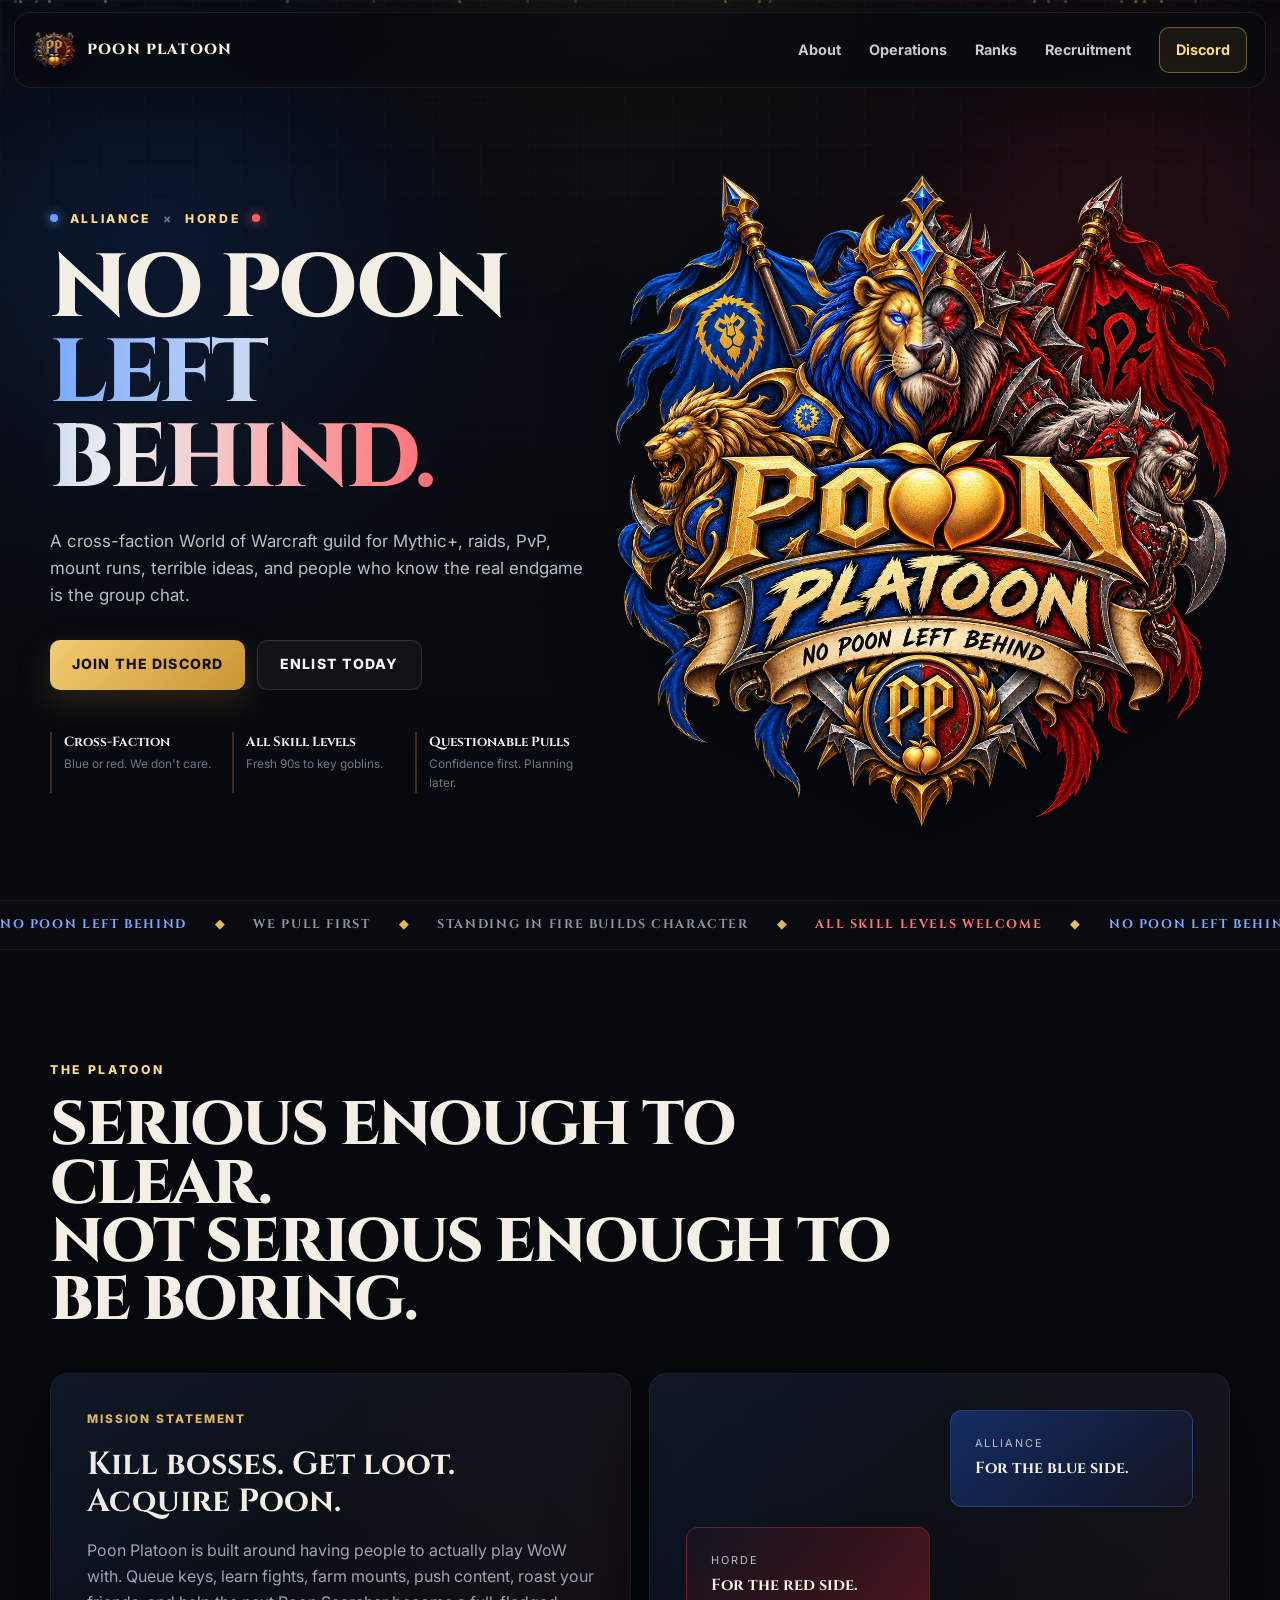
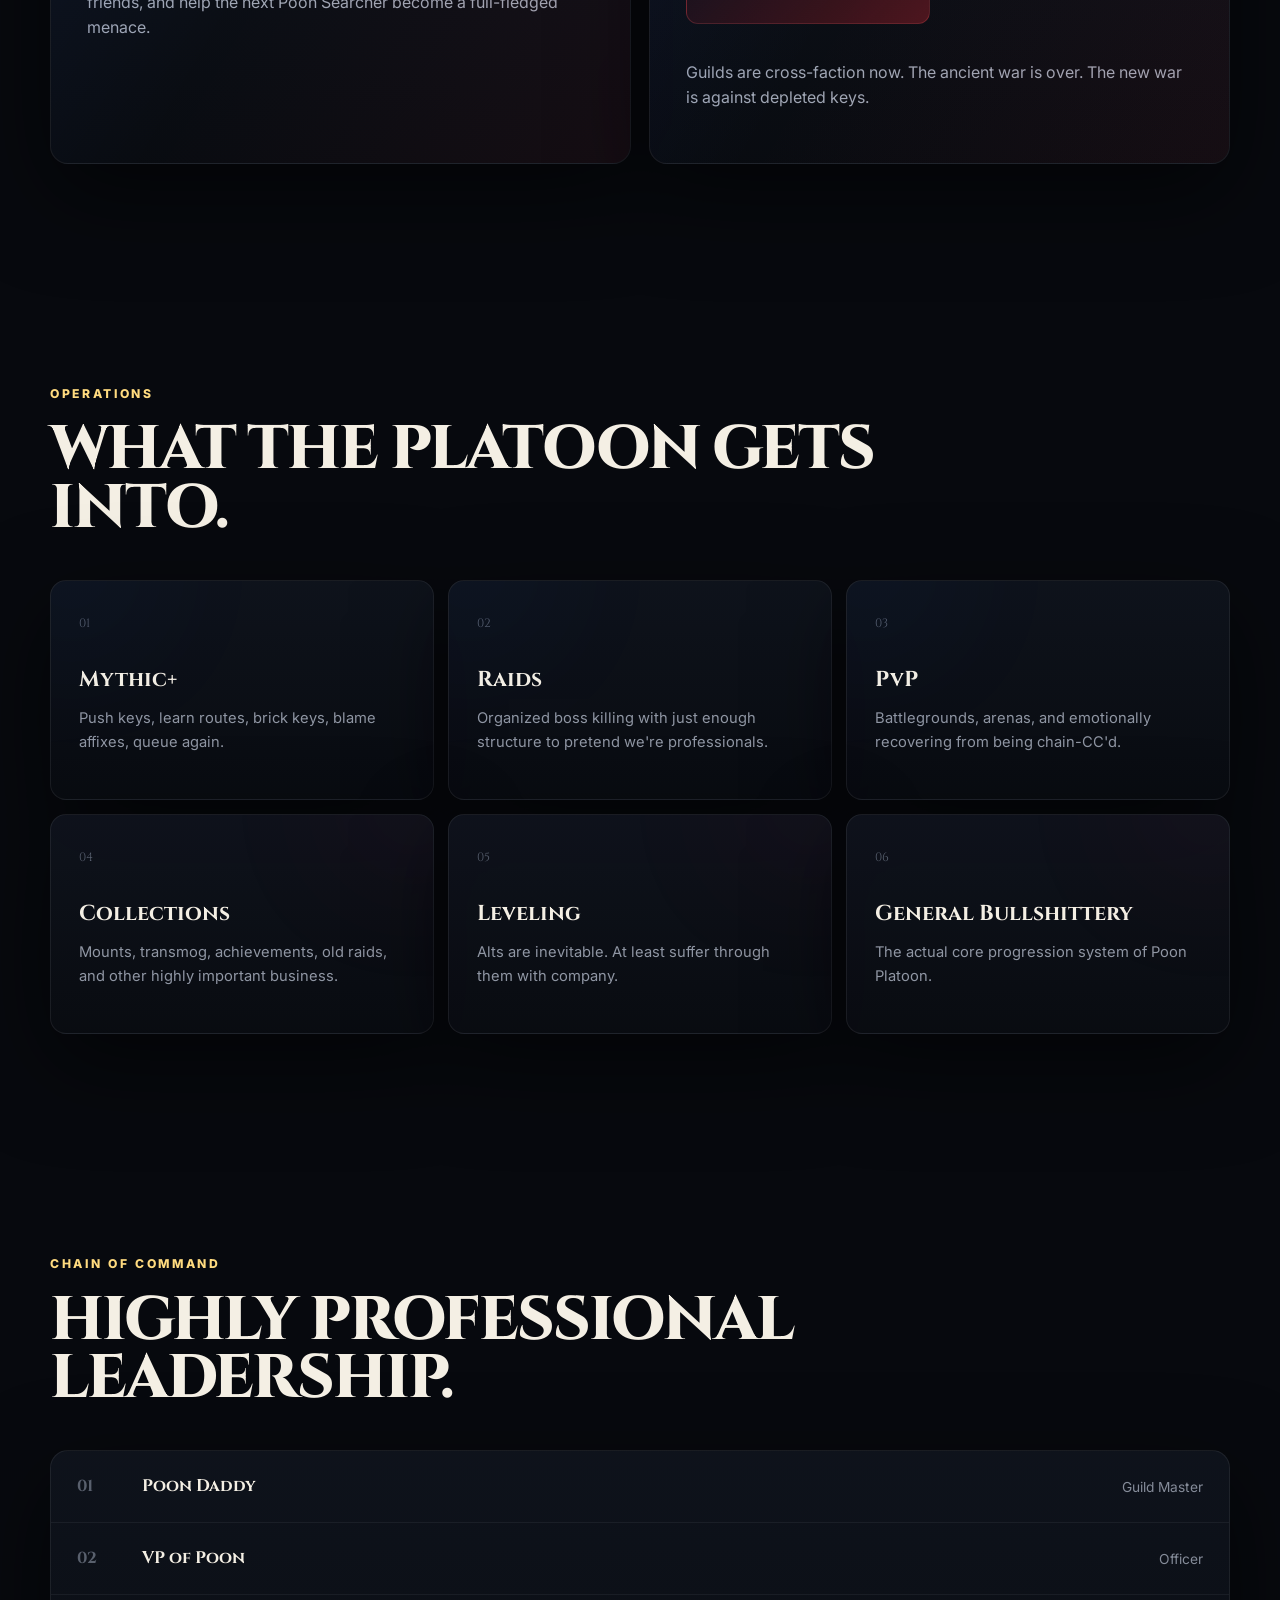
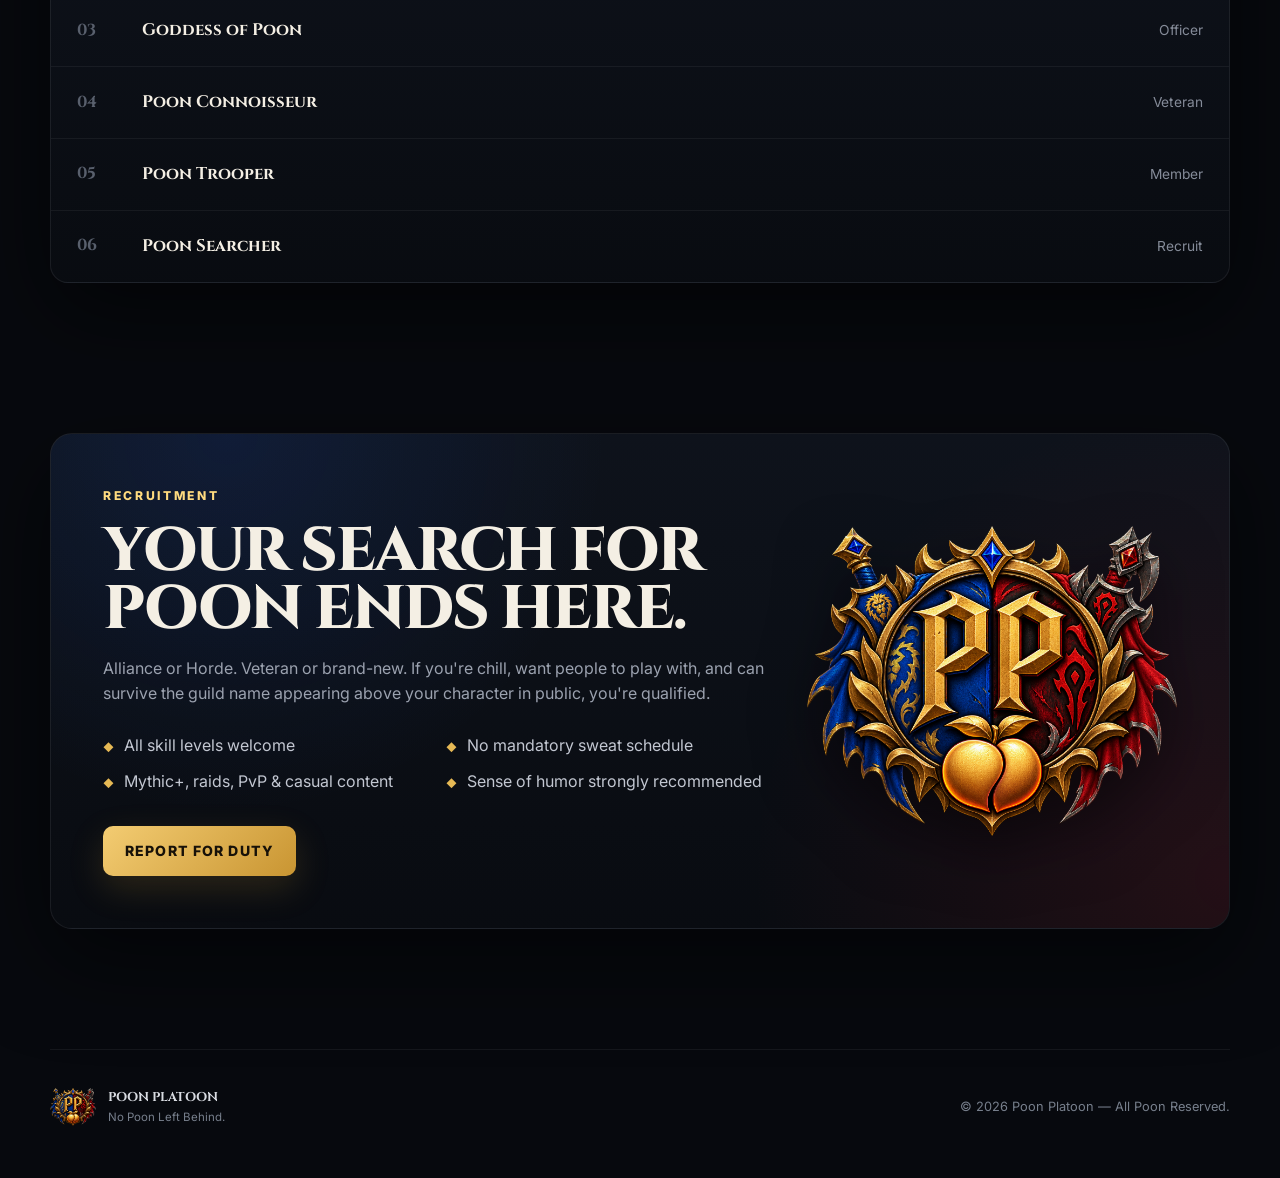
==== commit 88c4e874: "Add files via upload" ====
--- a/index.html
+++ b/index.html
@@ -4,17 +4,42 @@
   <meta charset="utf-8" />
   <meta name="viewport" content="width=device-width, initial-scale=1" />
   <meta name="theme-color" content="#080a10" />
-  <meta name="description" content="Poon Platoon — a cross-faction World of Warcraft guild. No Poon Left Behind." />
-  <meta property="og:title" content="Poon Platoon" />
-  <meta property="og:description" content="Cross-faction. Questionable pulls. No Poon Left Behind." />
+  <title>Poon Platoon | Cross-Faction World of Warcraft Guild</title>
+  <meta name="description" content="Poon Platoon is a cross-faction World of Warcraft guild for Mythic+, raids, PvP, collections, leveling, and general bullshittery. No Poon Left Behind." />
+  <meta name="keywords" content="Poon Platoon, World of Warcraft guild, WoW guild, cross-faction guild, Mythic Plus guild, WoW raids, WoW PvP, WoW community" />
+  <meta name="robots" content="index, follow" />
+  <meta name="author" content="Poon Platoon" />
+  <link rel="canonical" href="https://poonplatoon.com/" />
+
+  <meta property="og:site_name" content="Poon Platoon" />
+  <meta property="og:title" content="Poon Platoon | No Poon Left Behind" />
+  <meta property="og:description" content="Cross-faction World of Warcraft guild for Mythic+, raids, PvP, collecting, leveling, and general bullshittery." />
   <meta property="og:type" content="website" />
-  <meta property="og:image" content="assets/poon-platoon-logo.png" />
-  <title>Poon Platoon | No Poon Left Behind</title>
+  <meta property="og:url" content="https://poonplatoon.com/" />
+  <meta property="og:image" content="https://poonplatoon.com/assets/poon-platoon-logo.png" />
+  <meta property="og:image:alt" content="Poon Platoon Alliance and Horde guild crest" />
+
+  <meta name="twitter:card" content="summary_large_image" />
+  <meta name="twitter:title" content="Poon Platoon | No Poon Left Behind" />
+  <meta name="twitter:description" content="Cross-faction World of Warcraft guild for Mythic+, raids, PvP, collecting, leveling, and general bullshittery." />
+  <meta name="twitter:image" content="https://poonplatoon.com/assets/poon-platoon-logo.png" />
+
   <link rel="icon" href="assets/pp-medallion.png" />
   <link rel="preconnect" href="https://fonts.googleapis.com">
   <link rel="preconnect" href="https://fonts.gstatic.com" crossorigin>
   <link href="https://fonts.googleapis.com/css2?family=Cinzel:wght@500;600;700;800&family=Inter:wght@400;500;600;700;800&display=swap" rel="stylesheet">
   <link rel="stylesheet" href="styles.css" />
+  <script type="application/ld+json">
+  {
+    "@context": "https://schema.org",
+    "@type": "Organization",
+    "name": "Poon Platoon",
+    "url": "https://poonplatoon.com/",
+    "logo": "https://poonplatoon.com/assets/pp-medallion.png",
+    "description": "A cross-faction World of Warcraft guild for Mythic+, raids, PvP, collections, leveling, and community.",
+    "sameAs": ["https://discord.gg/tNJgsmaM2f"]
+  }
+  </script>
 </head>
 <body>
   <div class="page-bg" aria-hidden="true">
--- a/styles.css
+++ b/styles.css
@@ -74,3 +74,12 @@
 .reveal{opacity:0;transform:translateY(18px);transition:opacity .7s ease,transform .7s ease}.reveal.visible{opacity:1;transform:none}
 @media(max-width:980px){.hero{grid-template-columns:1fr;padding-top:70px}.hero-copy{text-align:center}.hero-lead{margin-inline:auto}.hero-actions{justify-content:center}.hero-art{min-height:auto;order:-1}.hero-art img{width:min(640px,88vw)}.quick-stats{text-align:left}.about-grid{grid-template-columns:1fr}.card-grid{grid-template-columns:repeat(2,1fr)}.recruit-card{grid-template-columns:1fr 260px}.nav-links{gap:16px}}
 @media(max-width:760px){.site-header{height:66px;top:7px}.brand span{font-size:.75rem}.nav-toggle{display:block}.nav-links{position:absolute;left:0;right:0;top:74px;display:none;flex-direction:column;align-items:stretch;background:rgba(8,10,15,.96);border:1px solid rgba(255,255,255,.08);border-radius:14px;padding:16px}.nav-links.open{display:flex}.nav-links a{padding:8px 6px}.hero{min-height:auto;padding:48px 0}.hero h1{font-size:clamp(3rem,15vw,5rem)}.hero-art img{width:100%}.quick-stats{grid-template-columns:1fr}.section{padding:82px 0}.card-grid{grid-template-columns:1fr}.faction-panel{grid-template-columns:1fr}.rank-row{grid-template-columns:44px 1fr}.rank-row span{grid-column:2;margin-top:3px}.recruit-card{grid-template-columns:1fr;padding:30px}.recruit-medallion{width:min(300px,80%);margin:auto}.recruit-copy ul{grid-template-columns:1fr}.footer{flex-direction:column;text-align:center}.section-shell{width:min(100% - 24px,1180px)}}
+
+/* Custom 404 */
+.error-page{min-height:100vh;display:grid;place-items:center;overflow:hidden}
+.error-shell{width:min(760px,calc(100% - 32px));text-align:center;padding:70px 24px;position:relative}
+.error-medallion{width:150px;height:150px;object-fit:contain;margin:0 auto 24px;filter:drop-shadow(0 18px 28px rgba(0,0,0,.55))}
+.error-shell h1{font-family:Cinzel,serif;font-size:clamp(3rem,9vw,6.8rem);line-height:.92;margin:0;font-weight:800;letter-spacing:-.04em}
+.error-shell h1 span{background:linear-gradient(90deg,#78a9ff 0%,#eee 48%,#ff6e73 100%);-webkit-background-clip:text;background-clip:text;color:transparent}
+.error-shell>p:not(.eyebrow){max-width:650px;margin:26px auto 30px;color:#a7adbb;font-size:1.05rem}
+.error-actions{justify-content:center}
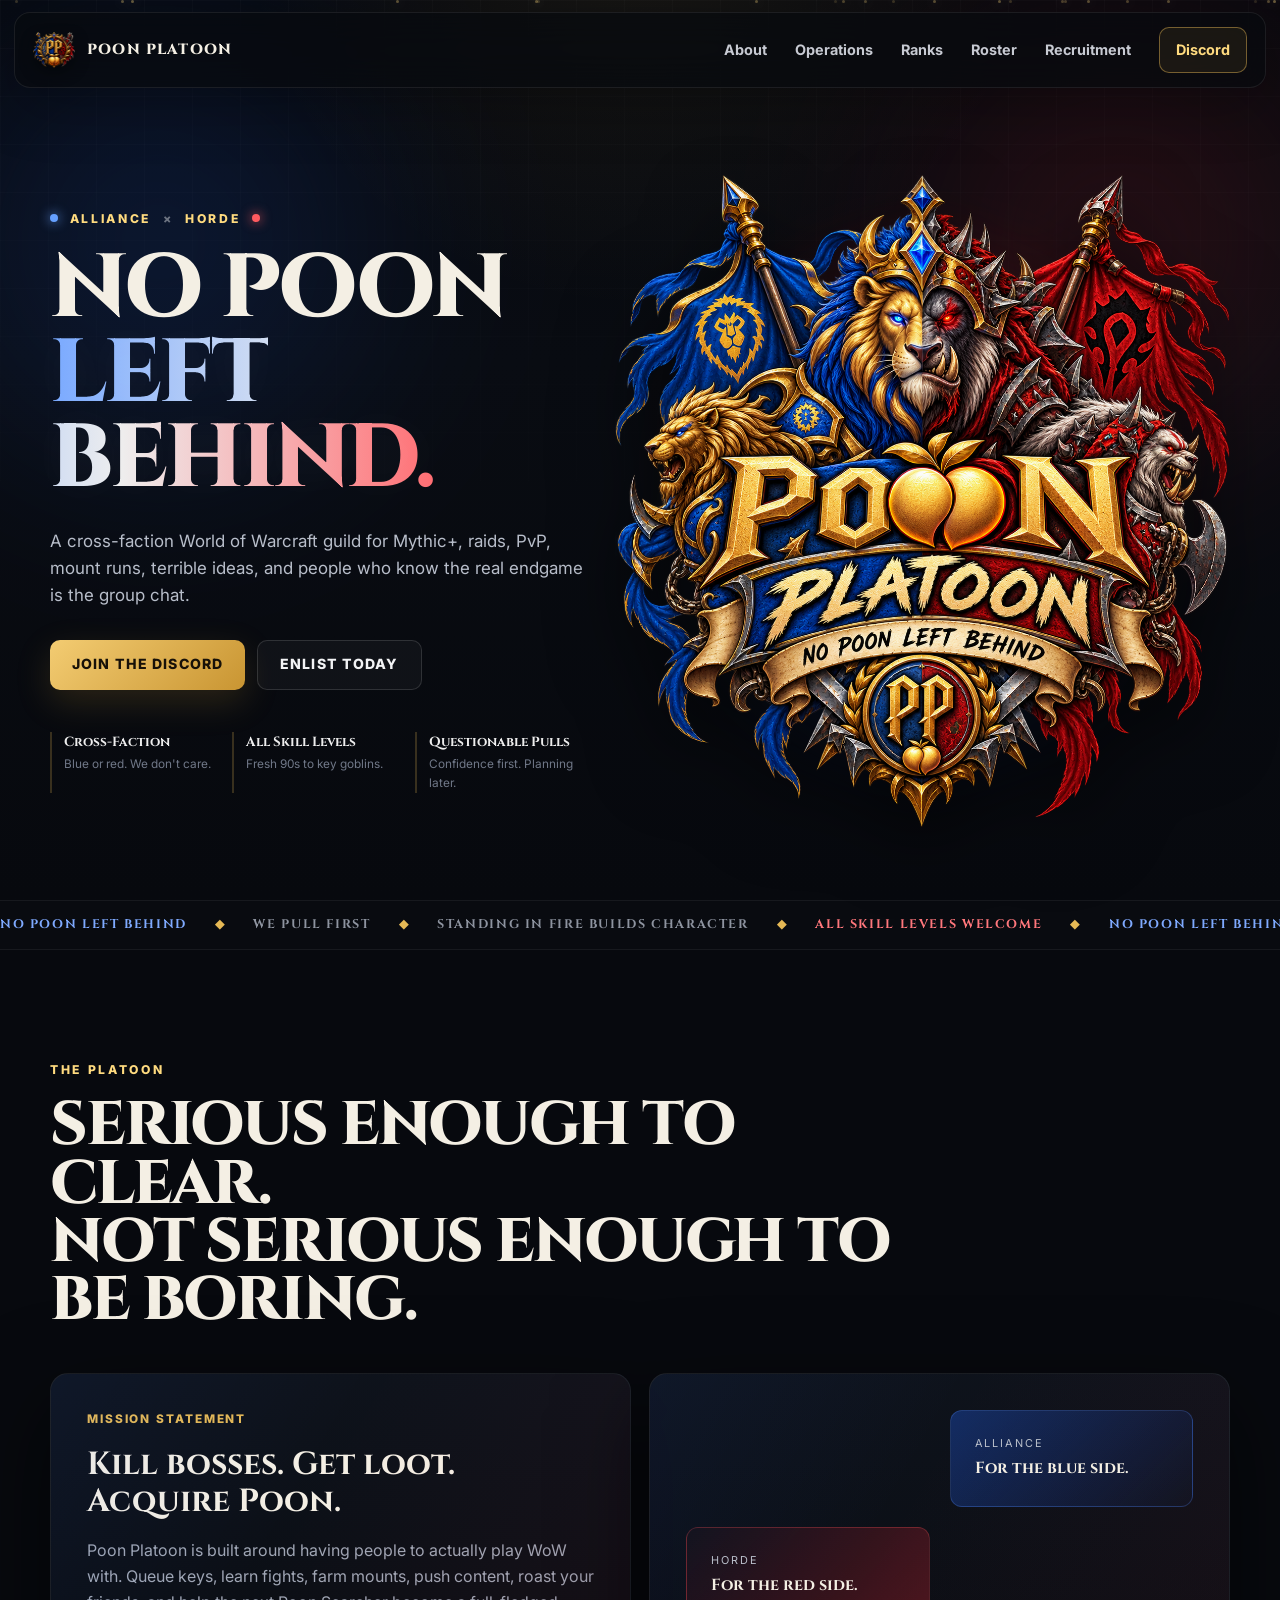
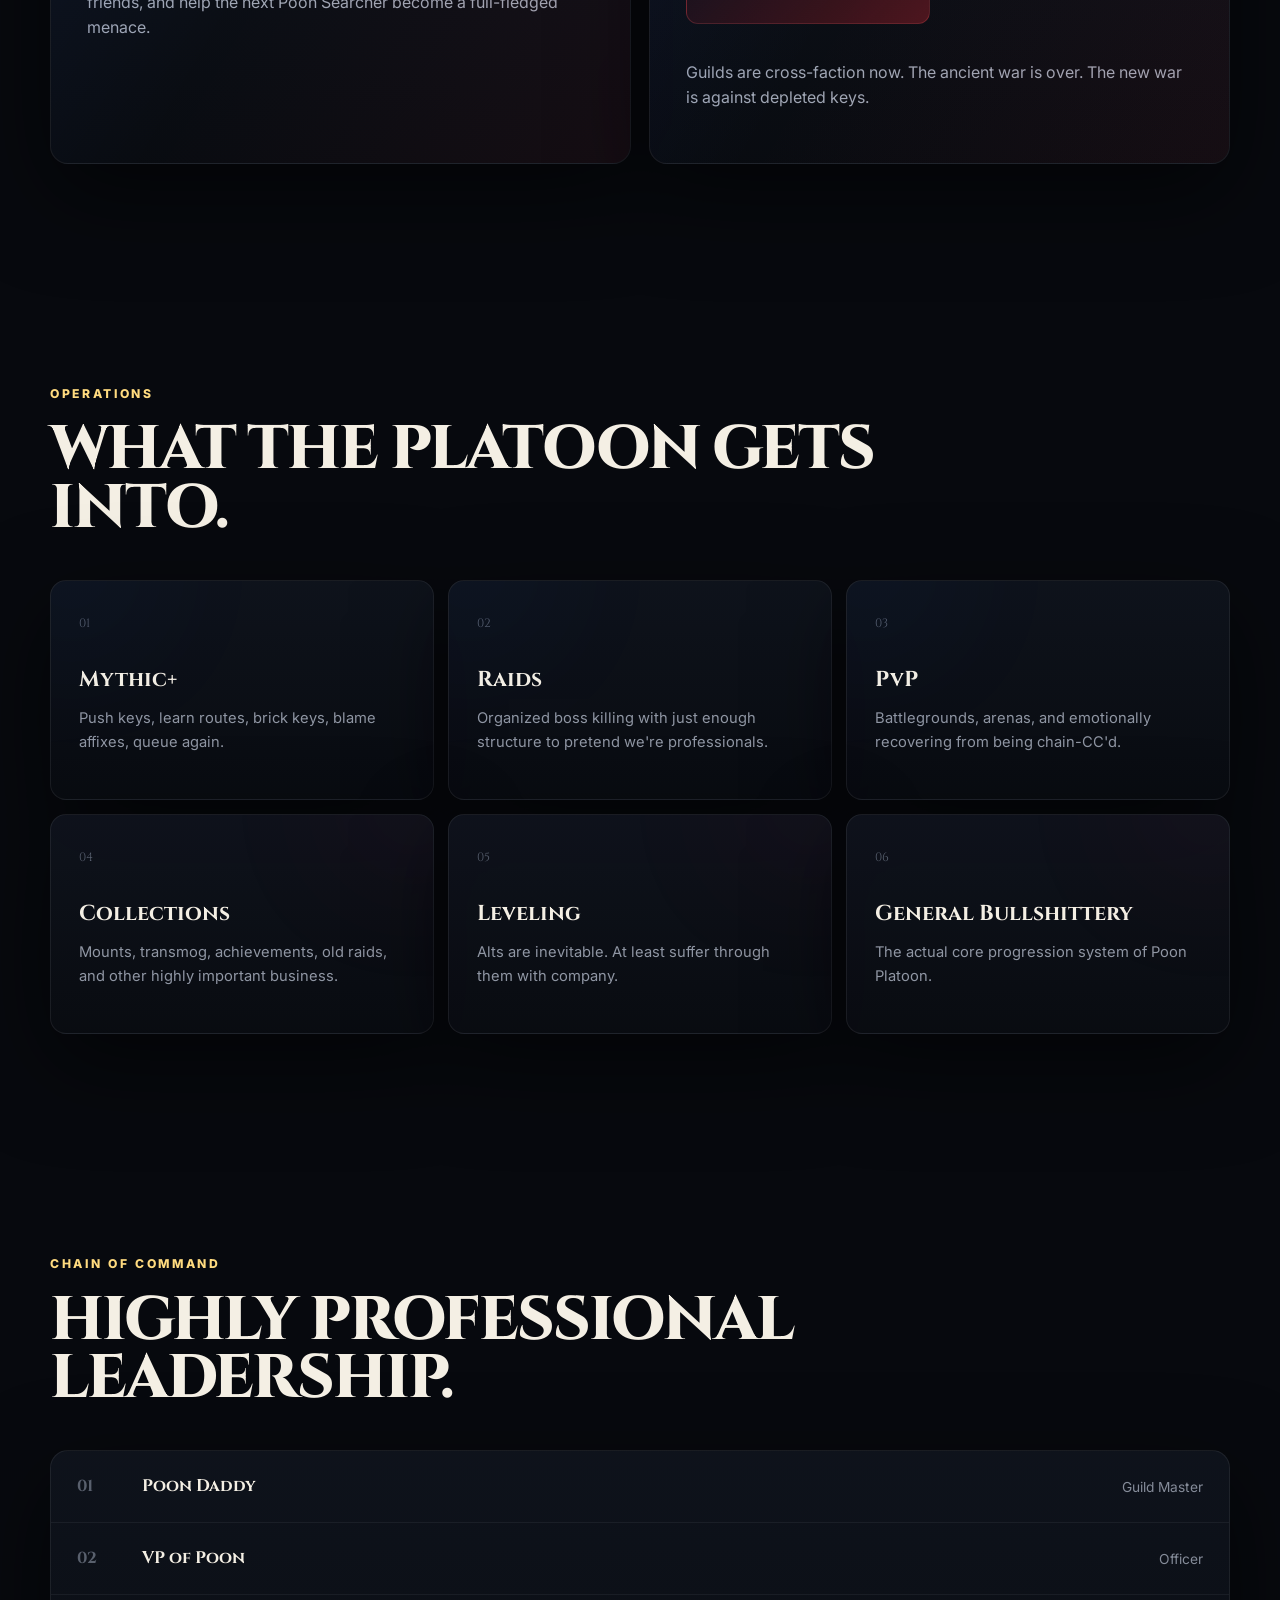
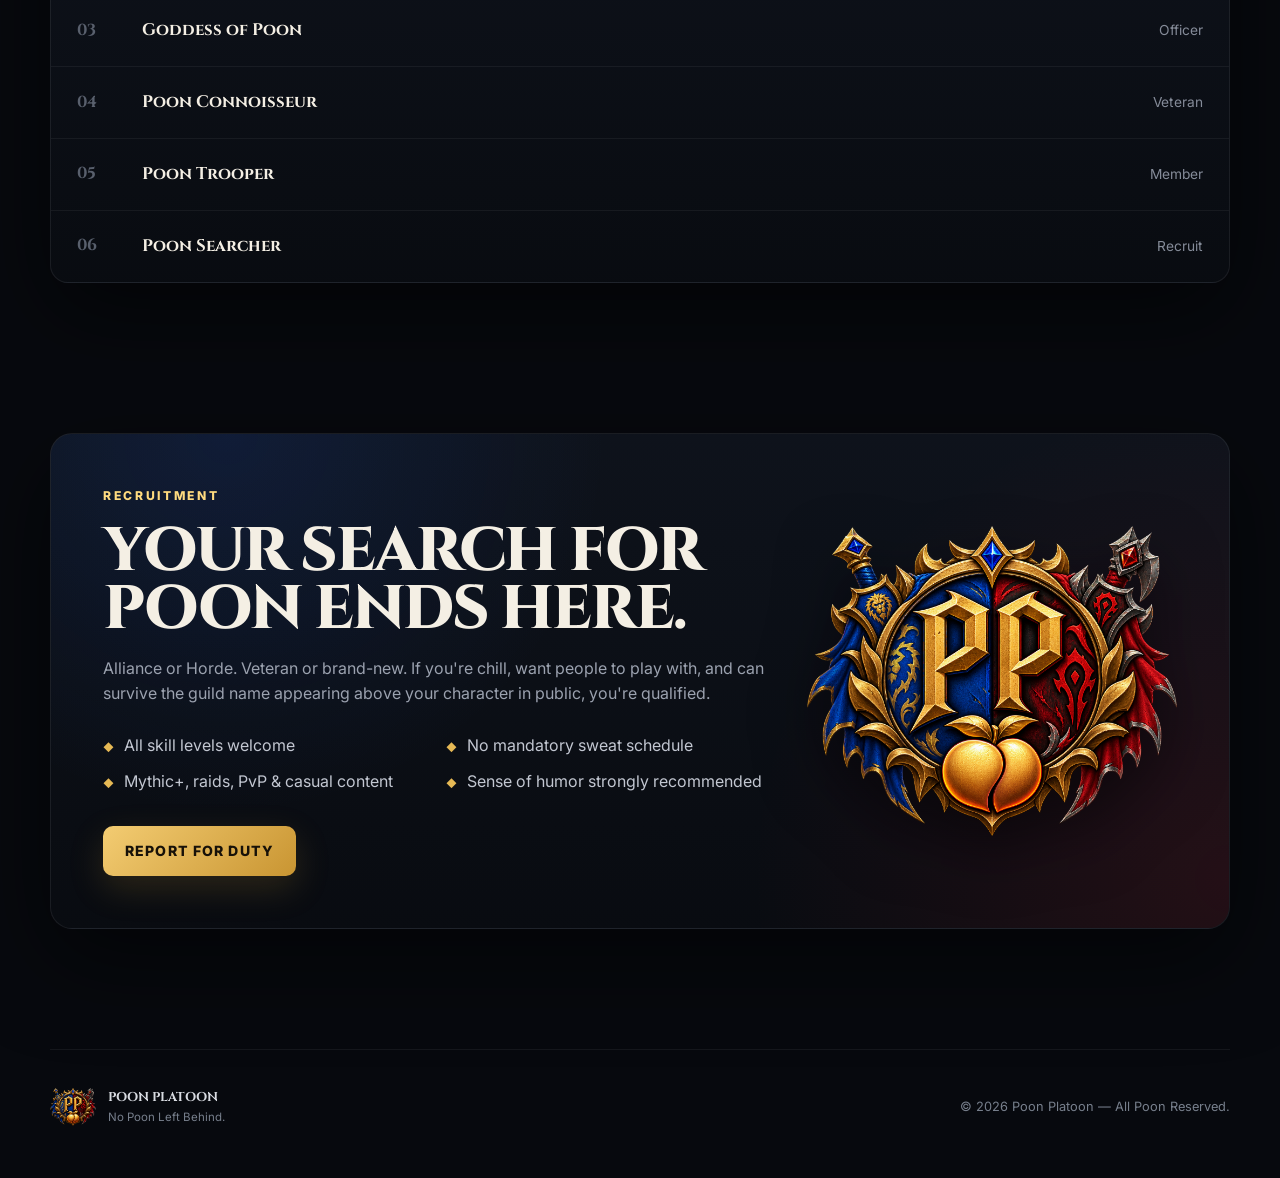
==== commit 5436794f: "Add files via upload" ====
--- a/index.html
+++ b/index.html
@@ -58,6 +58,7 @@
       <a href="#about">About</a>
       <a href="#activities">Operations</a>
       <a href="#ranks">Ranks</a>
+      <a href="roster.html">Roster</a>
       <a href="#recruitment">Recruitment</a>
       <a class="nav-cta discord-link" href="#" target="_blank" rel="noopener">Discord</a>
     </nav>
@@ -148,6 +149,7 @@
       </div>
     </section>
 
+
     <section class="section section-shell recruitment" id="recruitment">
       <div class="recruit-card reveal">
         <div class="recruit-copy">
--- a/styles.css
+++ b/styles.css
@@ -83,3 +83,34 @@
 .error-shell h1 span{background:linear-gradient(90deg,#78a9ff 0%,#eee 48%,#ff6e73 100%);-webkit-background-clip:text;background-clip:text;color:transparent}
 .error-shell>p:not(.eyebrow){max-width:650px;margin:26px auto 30px;color:#a7adbb;font-size:1.05rem}
 .error-actions{justify-content:center}
+
+/* Live guild roster */
+.sr-only{position:absolute!important;width:1px!important;height:1px!important;padding:0!important;margin:-1px!important;overflow:hidden!important;clip:rect(0,0,0,0)!important;white-space:nowrap!important;border:0!important}
+.roster-section{padding-top:70px}
+.roster-intro{color:#9ba2af;max-width:760px;margin:20px 0 0}
+.roster-toolbar{display:flex;align-items:center;justify-content:space-between;gap:18px;margin:0 0 20px;padding:14px 16px;border:1px solid rgba(255,255,255,.07);background:rgba(10,12,18,.72);border-radius:14px;backdrop-filter:blur(12px)}
+.roster-status{display:flex;align-items:center;gap:10px;color:#aeb4c0;font-size:.83rem;font-weight:700}
+.roster-live-dot{width:9px;height:9px;border-radius:50%;background:#4fd37f;box-shadow:0 0 14px rgba(79,211,127,.8);flex:0 0 auto}
+.roster-controls{display:flex;gap:10px;align-items:center}
+.roster-search,.roster-filter{height:42px;border-radius:10px;border:1px solid rgba(255,255,255,.09);background:#0b0e15;color:#eceff4;padding:0 13px;font:600 .82rem Inter,system-ui,sans-serif;outline:none}
+.roster-search{width:min(260px,38vw)}
+.roster-search:focus,.roster-filter:focus{border-color:rgba(230,185,85,.5);box-shadow:0 0 0 3px rgba(230,185,85,.08)}
+.roster-filter{cursor:pointer}
+.roster-loading,.roster-error{min-height:180px;border-radius:18px;border:1px solid rgba(255,255,255,.07);background:linear-gradient(180deg,rgba(16,20,30,.88),rgba(10,12,18,.88));box-shadow:var(--shadow);display:flex;align-items:center;justify-content:center;gap:18px;padding:28px;color:#9ba2af;text-align:left}
+.roster-loading img,.roster-error img{width:72px;height:72px;object-fit:contain;filter:drop-shadow(0 10px 18px rgba(0,0,0,.5));animation:crestFloat 3s ease-in-out infinite}
+.roster-loading strong,.roster-loading span,.roster-error strong,.roster-error span{display:block}.roster-loading strong,.roster-error strong{font-family:Cinzel,serif;color:#eef0f4;font-size:1.05rem}.roster-loading span,.roster-error span{font-size:.82rem;margin-top:4px}
+.roster-grid{display:grid;grid-template-columns:repeat(3,minmax(0,1fr));gap:14px}
+.roster-card{position:relative;min-height:190px;border-radius:16px;padding:24px;overflow:hidden;background:linear-gradient(180deg,rgba(16,20,30,.92),rgba(9,11,17,.94));border:1px solid rgba(255,255,255,.07);box-shadow:0 20px 55px rgba(0,0,0,.25);transition:transform .22s ease,border-color .22s ease,box-shadow .22s ease;opacity:0;transform:translateY(12px);animation:rosterIn .45s ease forwards}
+@keyframes rosterIn{to{opacity:1;transform:none}}
+.roster-card:hover{transform:translateY(-4px);border-color:color-mix(in srgb,var(--class-color,#e6b955) 42%,transparent);box-shadow:0 26px 70px rgba(0,0,0,.38)}
+.roster-card:before{content:"";position:absolute;width:180px;height:180px;border-radius:50%;top:-105px;right:-90px;background:var(--class-color,#e6b955);filter:blur(75px);opacity:.12;pointer-events:none}
+.roster-card-top{display:flex;justify-content:space-between;align-items:flex-start;gap:14px;position:relative;z-index:1}
+.roster-name-wrap{min-width:0}.roster-name{font-family:Cinzel,serif;font-size:1.2rem;line-height:1.2;margin:0;color:#f5f1e8;white-space:nowrap;overflow:hidden;text-overflow:ellipsis}.roster-character-meta{margin-top:5px;color:#858d9a;font-size:.78rem}.roster-class{color:var(--class-color,#e6b955);font-weight:800}
+.roster-rank-badge{flex:0 0 auto;border:1px solid rgba(230,185,85,.28);background:rgba(230,185,85,.08);color:var(--gold2);border-radius:999px;padding:6px 9px;font-size:.65rem;font-weight:800;letter-spacing:.04em;text-align:center}
+.roster-card-bottom{position:absolute;left:24px;right:24px;bottom:20px;display:flex;align-items:end;justify-content:space-between;gap:12px;z-index:1}
+.roster-level small{display:block;text-transform:uppercase;letter-spacing:.14em;color:#5f6673;font-size:.58rem;font-weight:800}.roster-level strong{font-family:Cinzel,serif;font-size:1.25rem;color:#dfe3ea}
+.roster-links{display:flex;gap:7px}.roster-links a{border:1px solid rgba(255,255,255,.09);background:rgba(255,255,255,.035);border-radius:8px;padding:7px 9px;font-size:.68rem;font-weight:800;color:#aeb5c2;transition:.2s ease}.roster-links a:hover{color:#fff;border-color:rgba(230,185,85,.28);background:rgba(230,185,85,.07)}
+.roster-empty{grid-column:1/-1;text-align:center;padding:58px 20px;border:1px dashed rgba(255,255,255,.1);border-radius:16px;color:#7f8794}.roster-empty strong{display:block;font-family:Cinzel,serif;color:#dfe3e9;margin-bottom:6px}
+.roster-footer{display:flex;justify-content:space-between;align-items:flex-start;gap:24px;margin-top:18px;color:#6f7784;font-size:.72rem}.roster-footer span{max-width:720px}.roster-footer a{flex:0 0 auto;color:var(--gold);font-weight:800}.roster-footer a:hover{color:var(--gold2)}
+@media(max-width:980px){.roster-grid{grid-template-columns:repeat(2,minmax(0,1fr))}}
+@media(max-width:760px){.roster-toolbar{align-items:stretch;flex-direction:column}.roster-controls{display:grid;grid-template-columns:1fr}.roster-search{width:100%}.roster-grid{grid-template-columns:1fr}.roster-footer{flex-direction:column}.roster-loading,.roster-error{text-align:center;flex-direction:column}.roster-footer a{flex:auto}.roster-card{min-height:180px}}
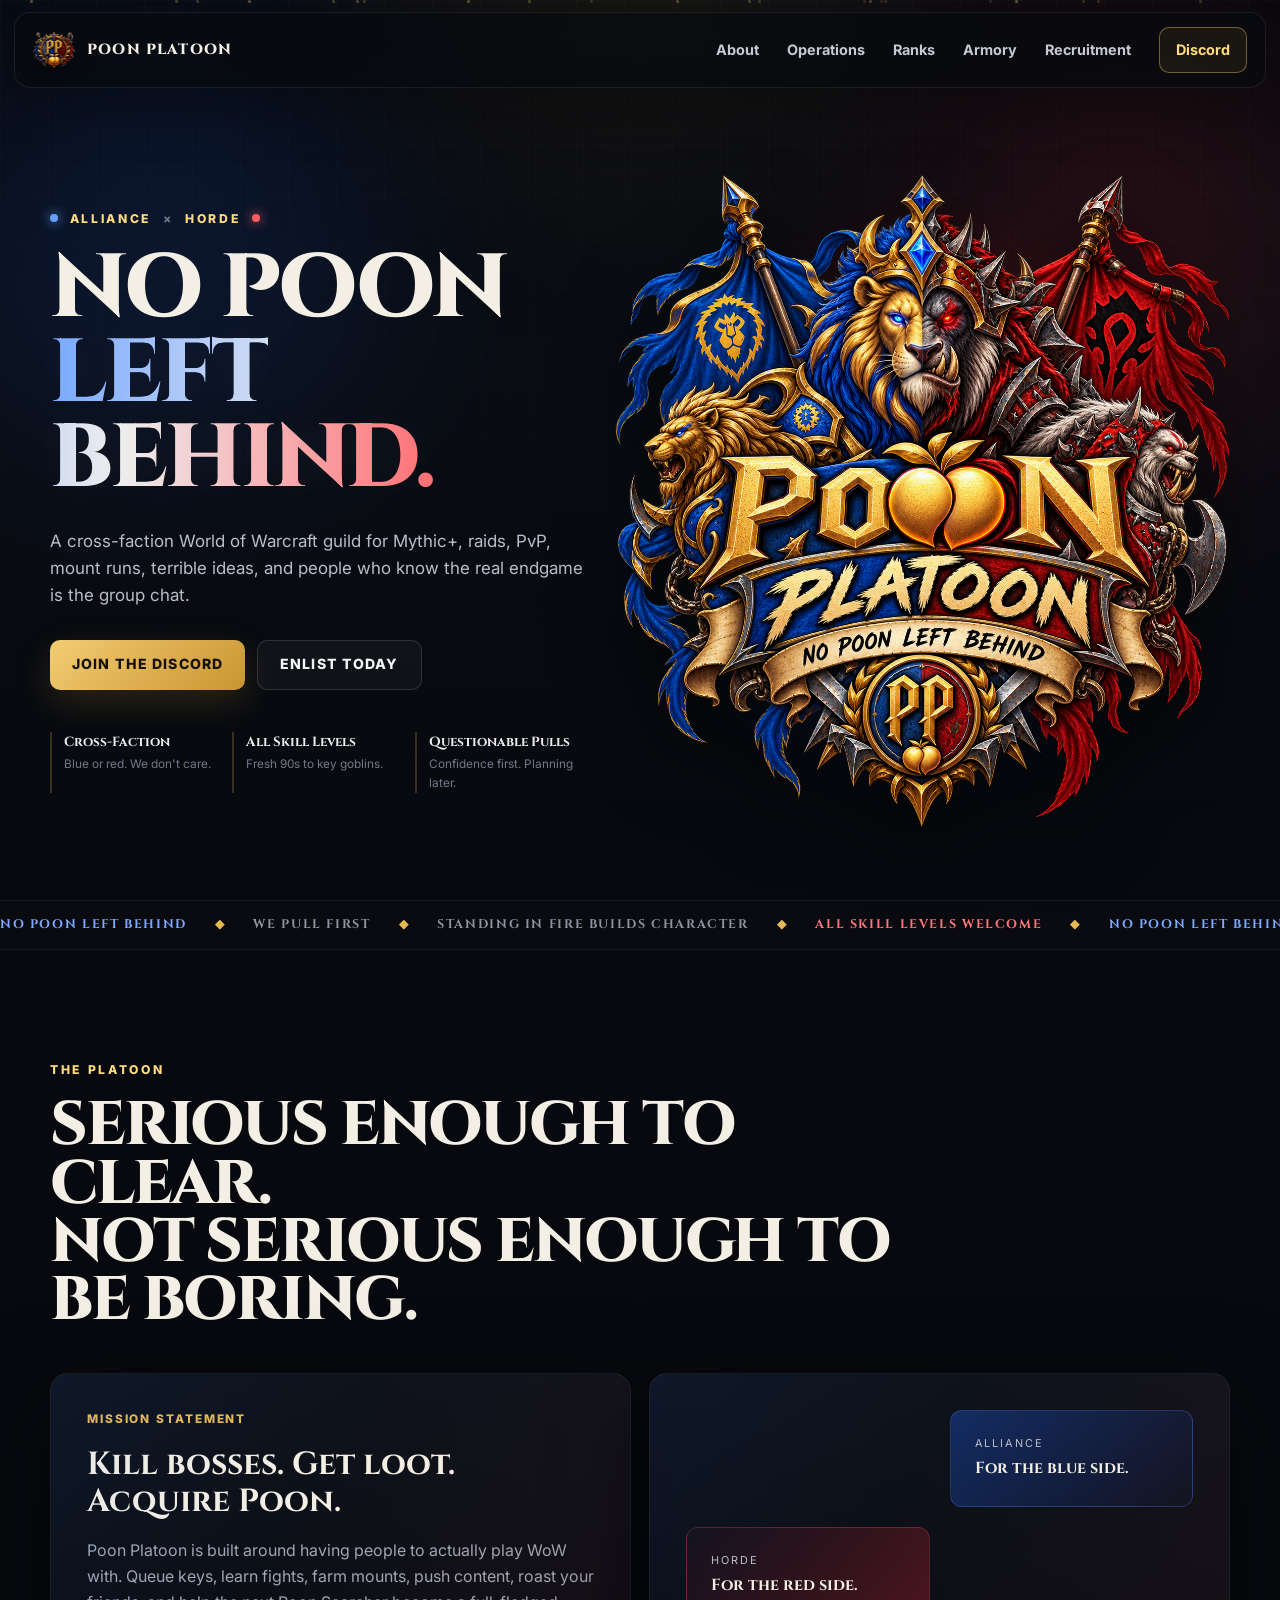
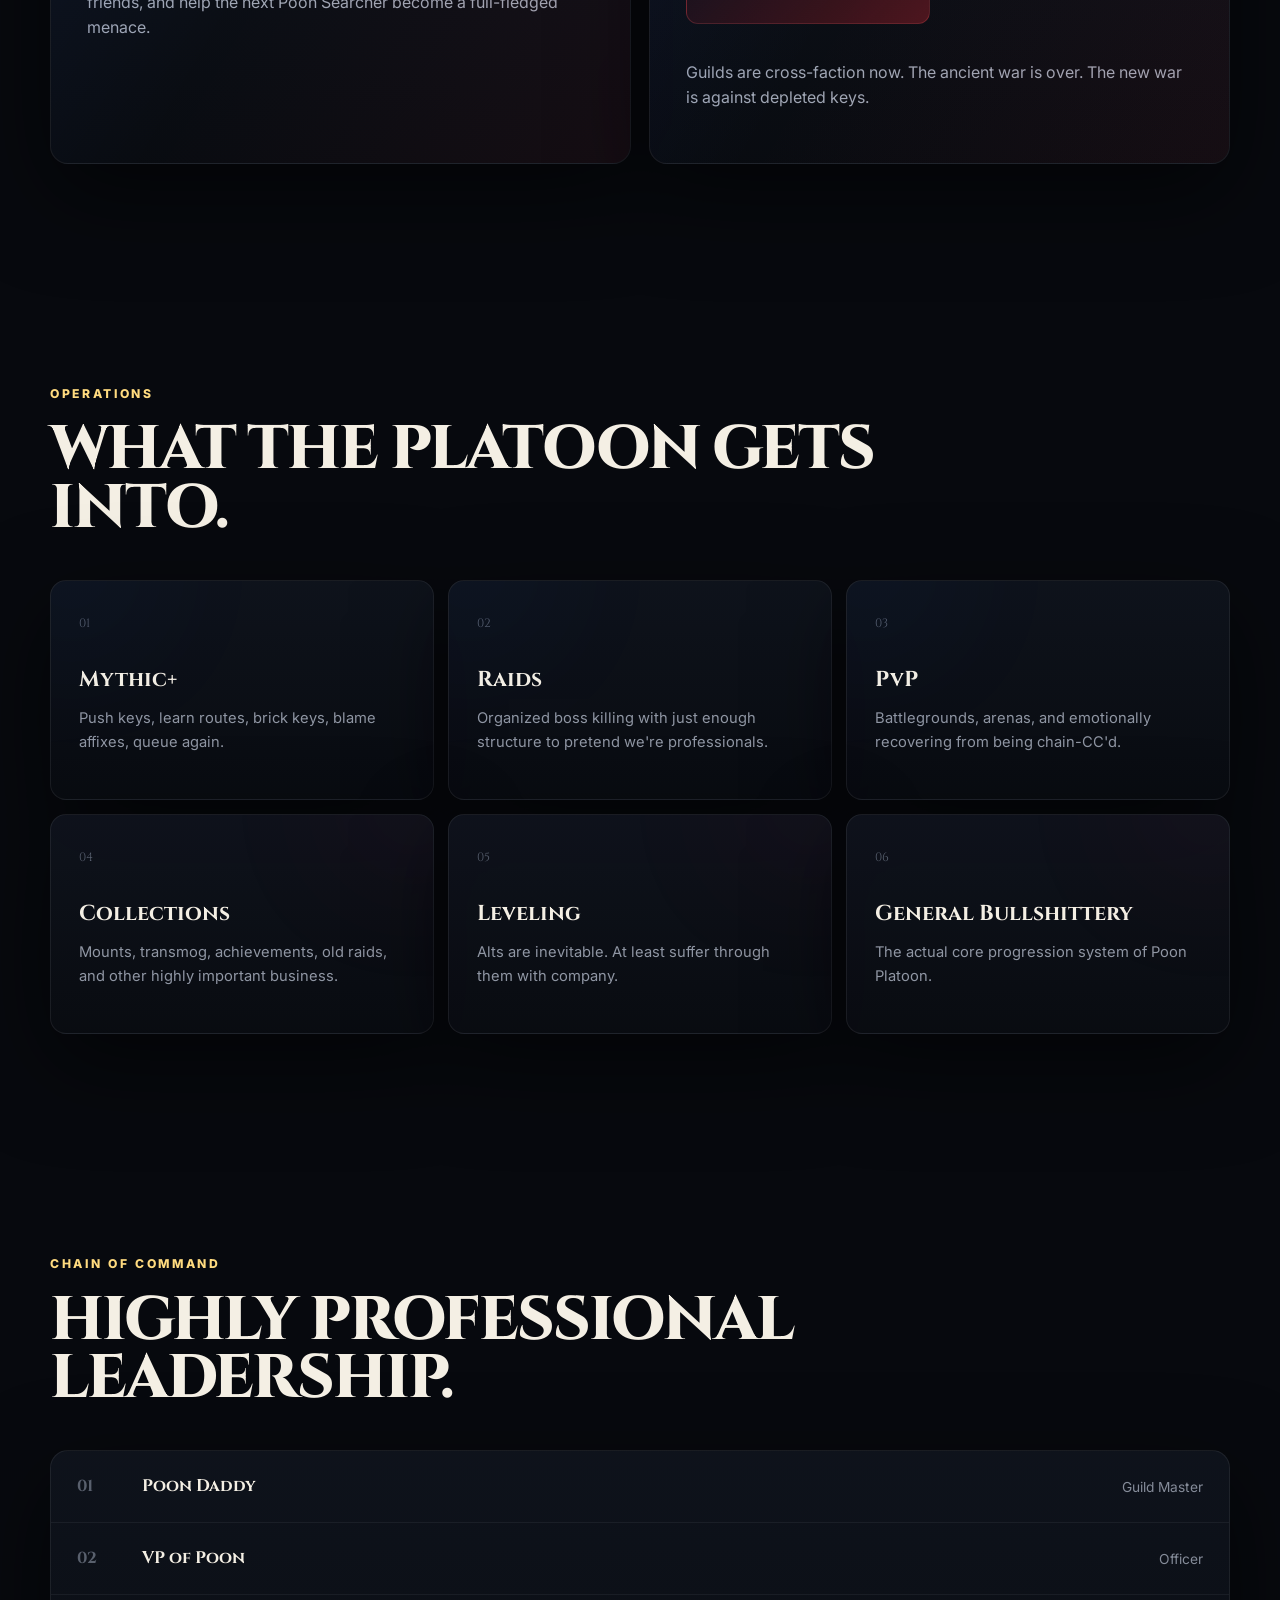
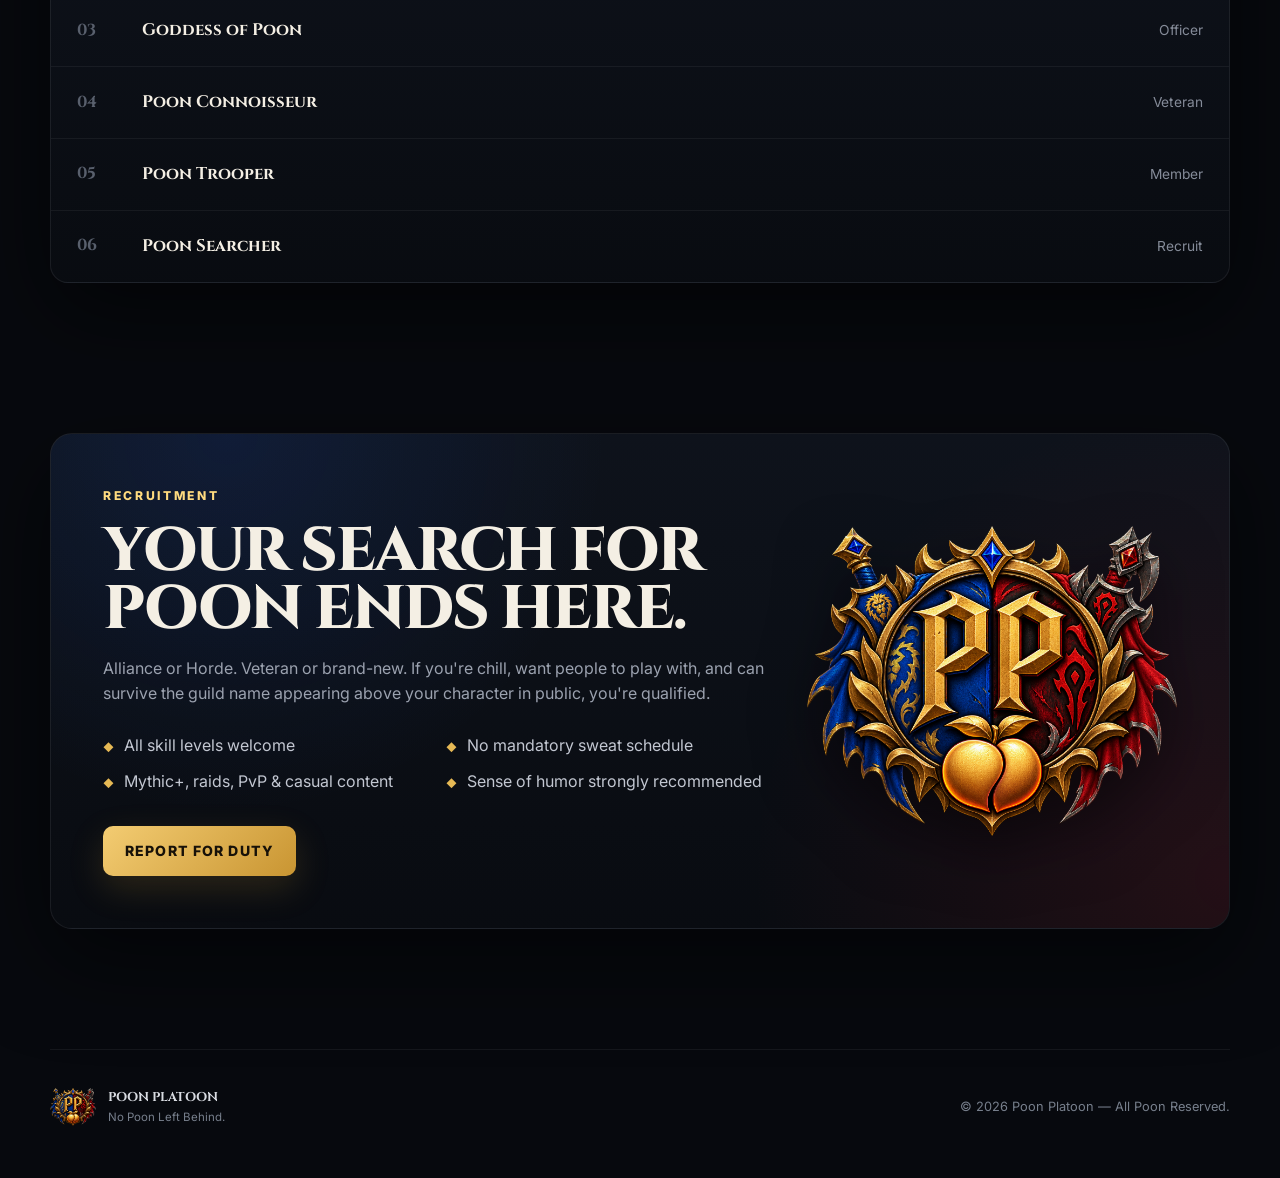
==== commit ccc491c1: "Add files via upload" ====
--- a/index.html
+++ b/index.html
@@ -58,7 +58,7 @@
       <a href="#about">About</a>
       <a href="#activities">Operations</a>
       <a href="#ranks">Ranks</a>
-      <a href="roster.html">Roster</a>
+      <a href="armory.html">Armory</a>
       <a href="#recruitment">Recruitment</a>
       <a class="nav-cta discord-link" href="#" target="_blank" rel="noopener">Discord</a>
     </nav>
--- a/styles.css
+++ b/styles.css
@@ -114,3 +114,20 @@
 .roster-footer{display:flex;justify-content:space-between;align-items:flex-start;gap:24px;margin-top:18px;color:#6f7784;font-size:.72rem}.roster-footer span{max-width:720px}.roster-footer a{flex:0 0 auto;color:var(--gold);font-weight:800}.roster-footer a:hover{color:var(--gold2)}
 @media(max-width:980px){.roster-grid{grid-template-columns:repeat(2,minmax(0,1fr))}}
 @media(max-width:760px){.roster-toolbar{align-items:stretch;flex-direction:column}.roster-controls{display:grid;grid-template-columns:1fr}.roster-search{width:100%}.roster-grid{grid-template-columns:1fr}.roster-footer{flex-direction:column}.roster-loading,.roster-error{text-align:center;flex-direction:column}.roster-footer a{flex:auto}.roster-card{min-height:180px}}
+
+[hidden]{display:none!important}
+
+/* === POON ARMORY ENRICHED CHARACTER CARDS === */
+.armory-card{min-height:285px;padding:22px;display:flex;flex-direction:column}
+.armory-card-header{display:grid;grid-template-columns:58px minmax(0,1fr) auto;align-items:start;gap:14px;position:relative;z-index:1}
+.armory-portrait{width:58px;height:58px;border-radius:12px;object-fit:cover;border:1px solid color-mix(in srgb,var(--class-color,#e6b955) 55%,transparent);background:#0b0e14;box-shadow:0 8px 22px rgba(0,0,0,.32)}
+.armory-portrait-fallback{display:grid;place-items:center;font-family:Cinzel,serif;font-weight:800;color:var(--gold);background:linear-gradient(135deg,rgba(230,185,85,.13),rgba(255,255,255,.03))}
+.armory-stats{display:grid;grid-template-columns:repeat(4,minmax(0,1fr));gap:8px;margin-top:28px;position:relative;z-index:1}
+.armory-stat{padding:10px 9px;border-radius:10px;background:rgba(255,255,255,.025);border:1px solid rgba(255,255,255,.055);min-width:0}
+.armory-stat small{display:block;color:#69717f;font-weight:800;font-size:.58rem;letter-spacing:.11em;white-space:nowrap}
+.armory-stat strong{display:block;margin-top:2px;color:#f0eee9;font-family:Cinzel,serif;font-size:.96rem;overflow:hidden;text-overflow:ellipsis;white-space:nowrap}
+.armory-card-footer{margin-top:auto;padding-top:18px;display:flex;align-items:center;justify-content:space-between;gap:12px;position:relative;z-index:1}
+.armory-card .roster-links{display:flex;gap:8px;margin-left:auto}
+.rio-pending{font-size:.68rem;color:#777f8d}
+@media(max-width:1100px){.armory-stats{grid-template-columns:repeat(2,1fr)}}
+@media(max-width:760px){.armory-card-header{grid-template-columns:52px minmax(0,1fr)}.armory-portrait{width:52px;height:52px}.armory-card-header .roster-rank-badge{grid-column:1/-1;justify-self:start}.armory-card-footer{align-items:flex-start;flex-direction:column}.armory-card .roster-links{margin-left:0;width:100%}.armory-card .roster-links a{flex:1;text-align:center}}
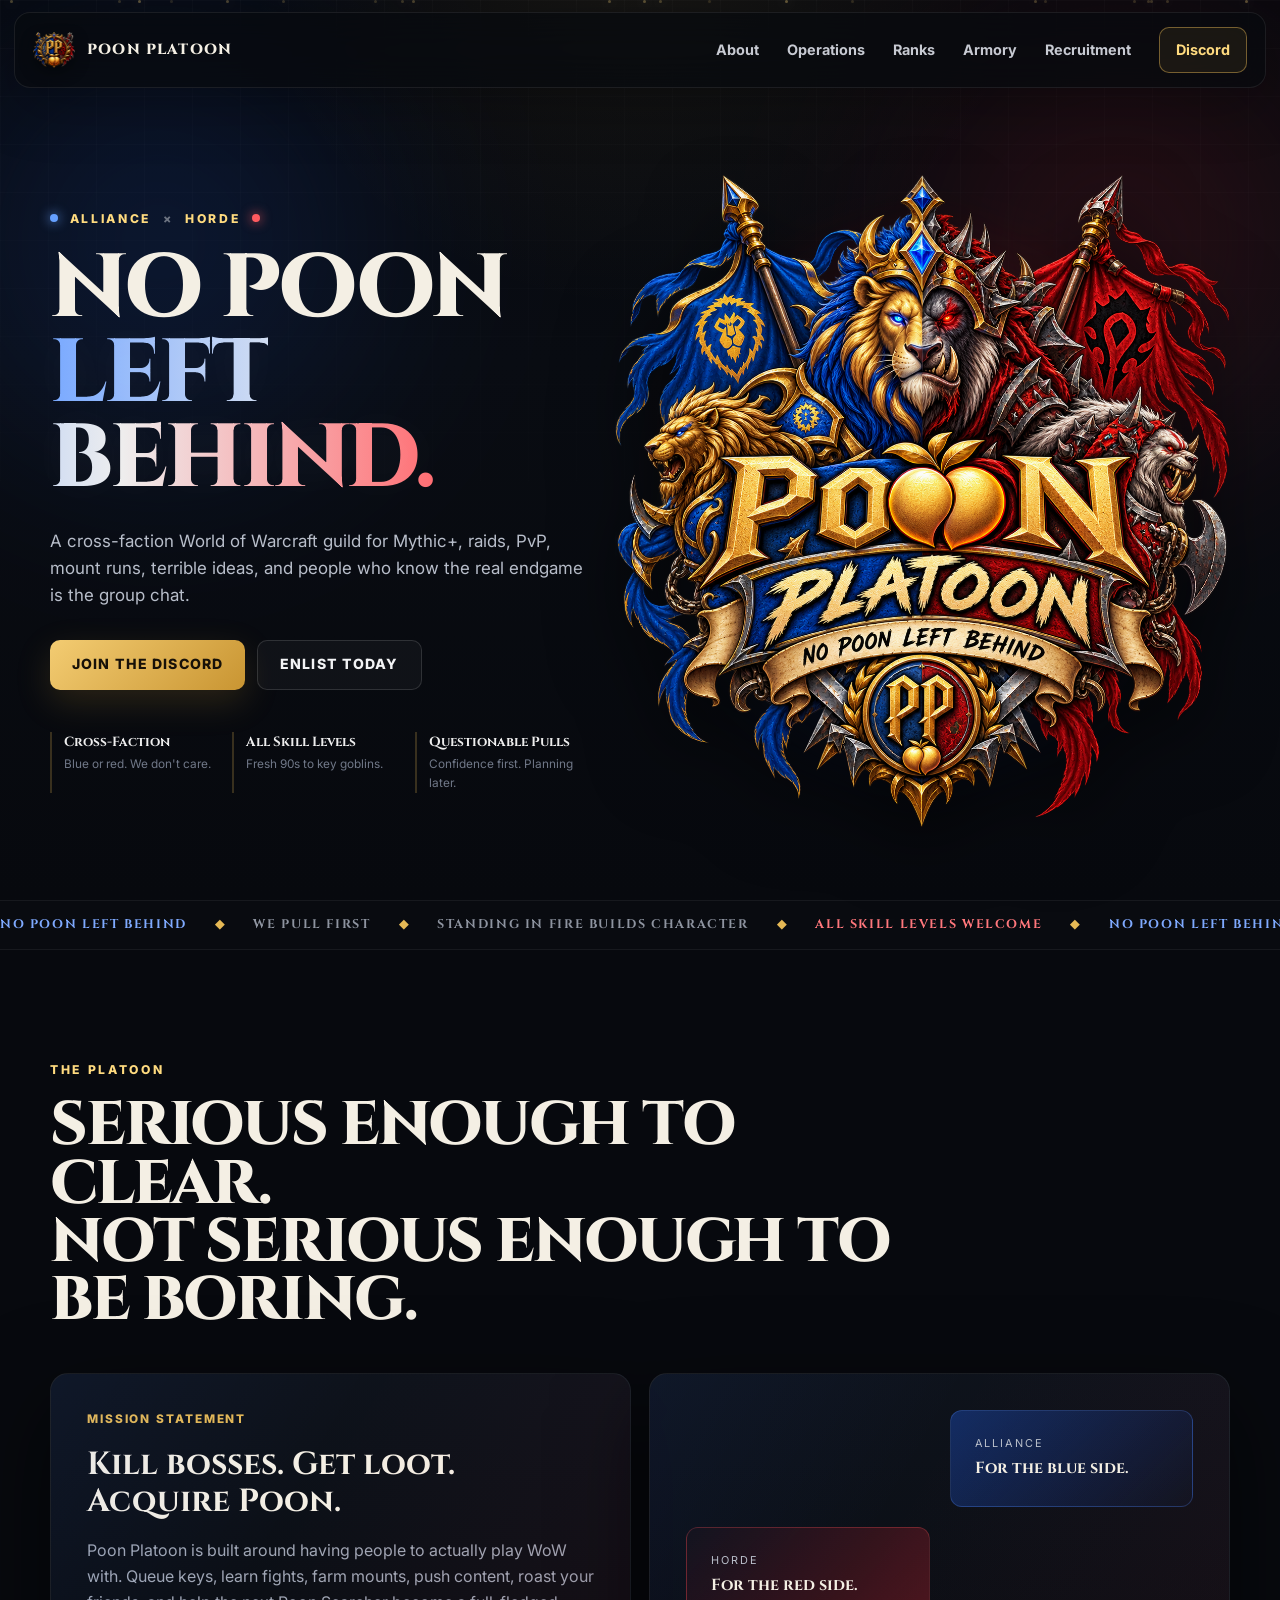
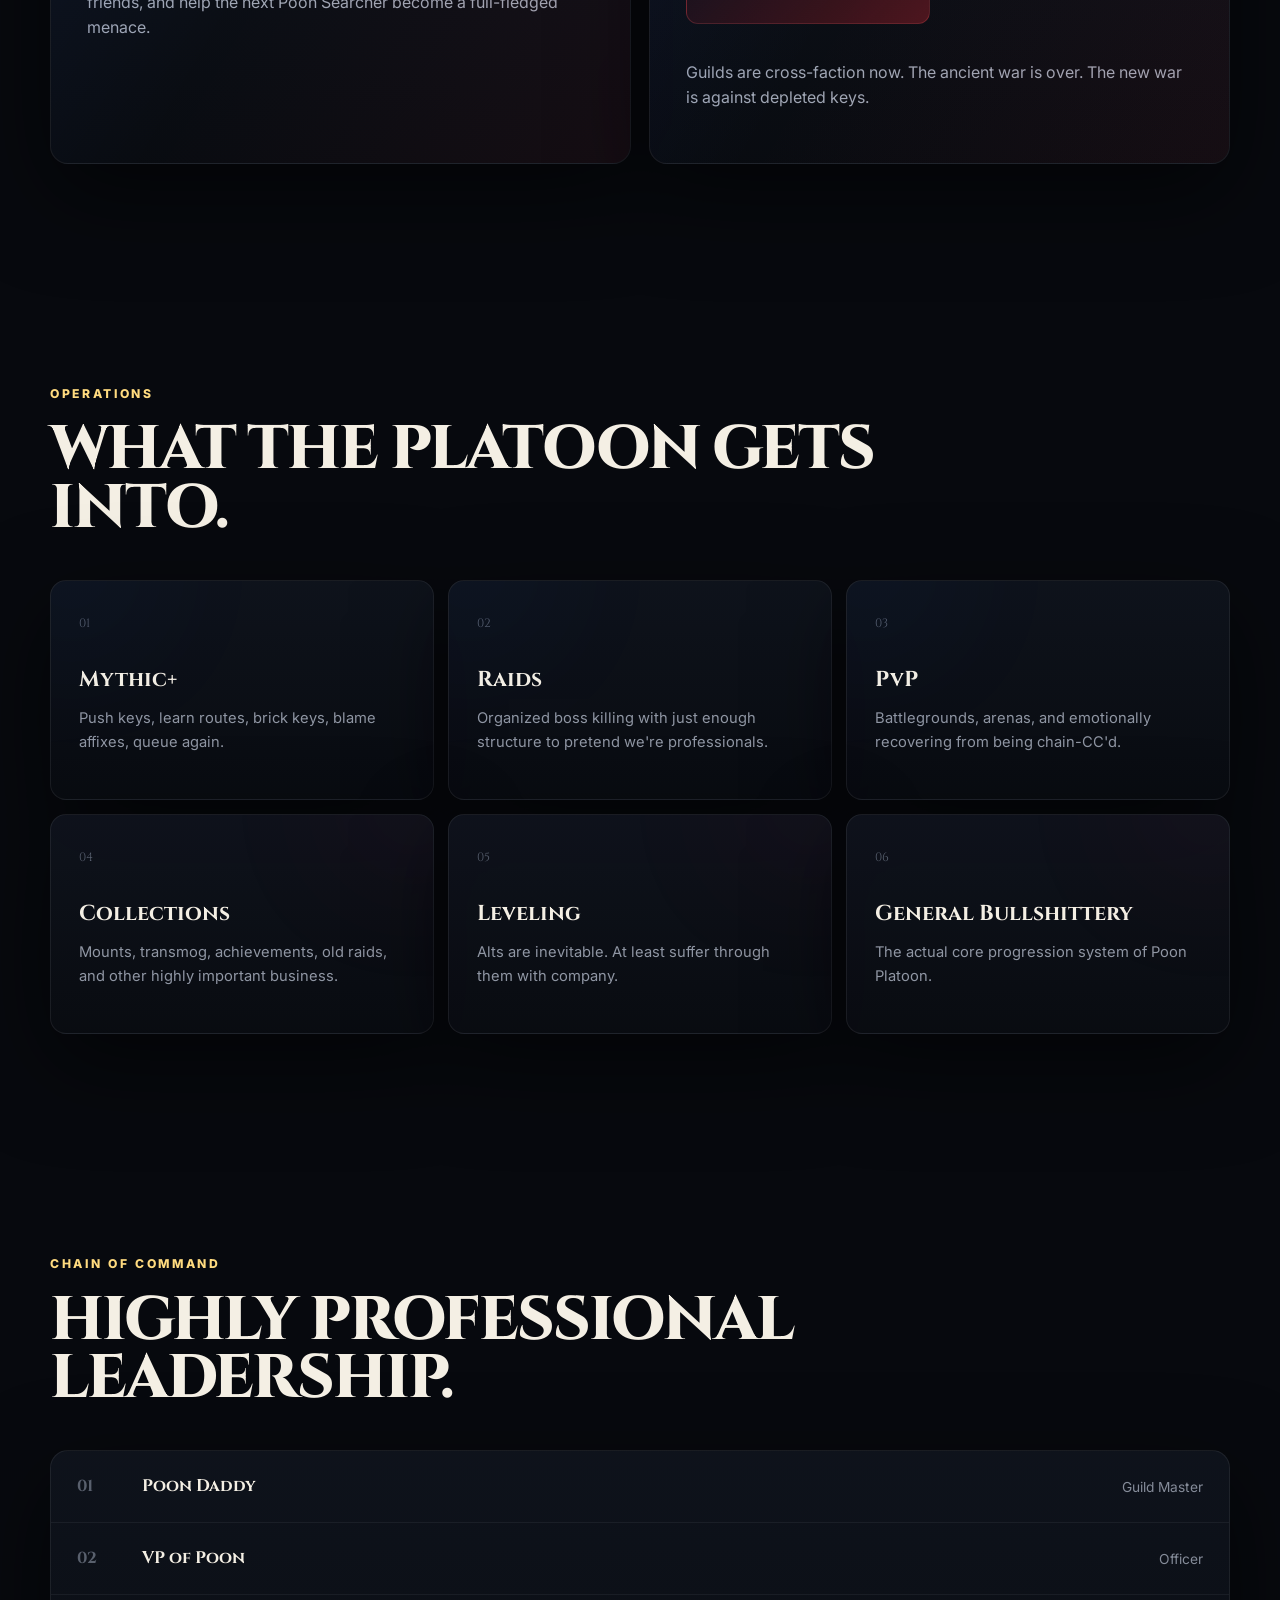
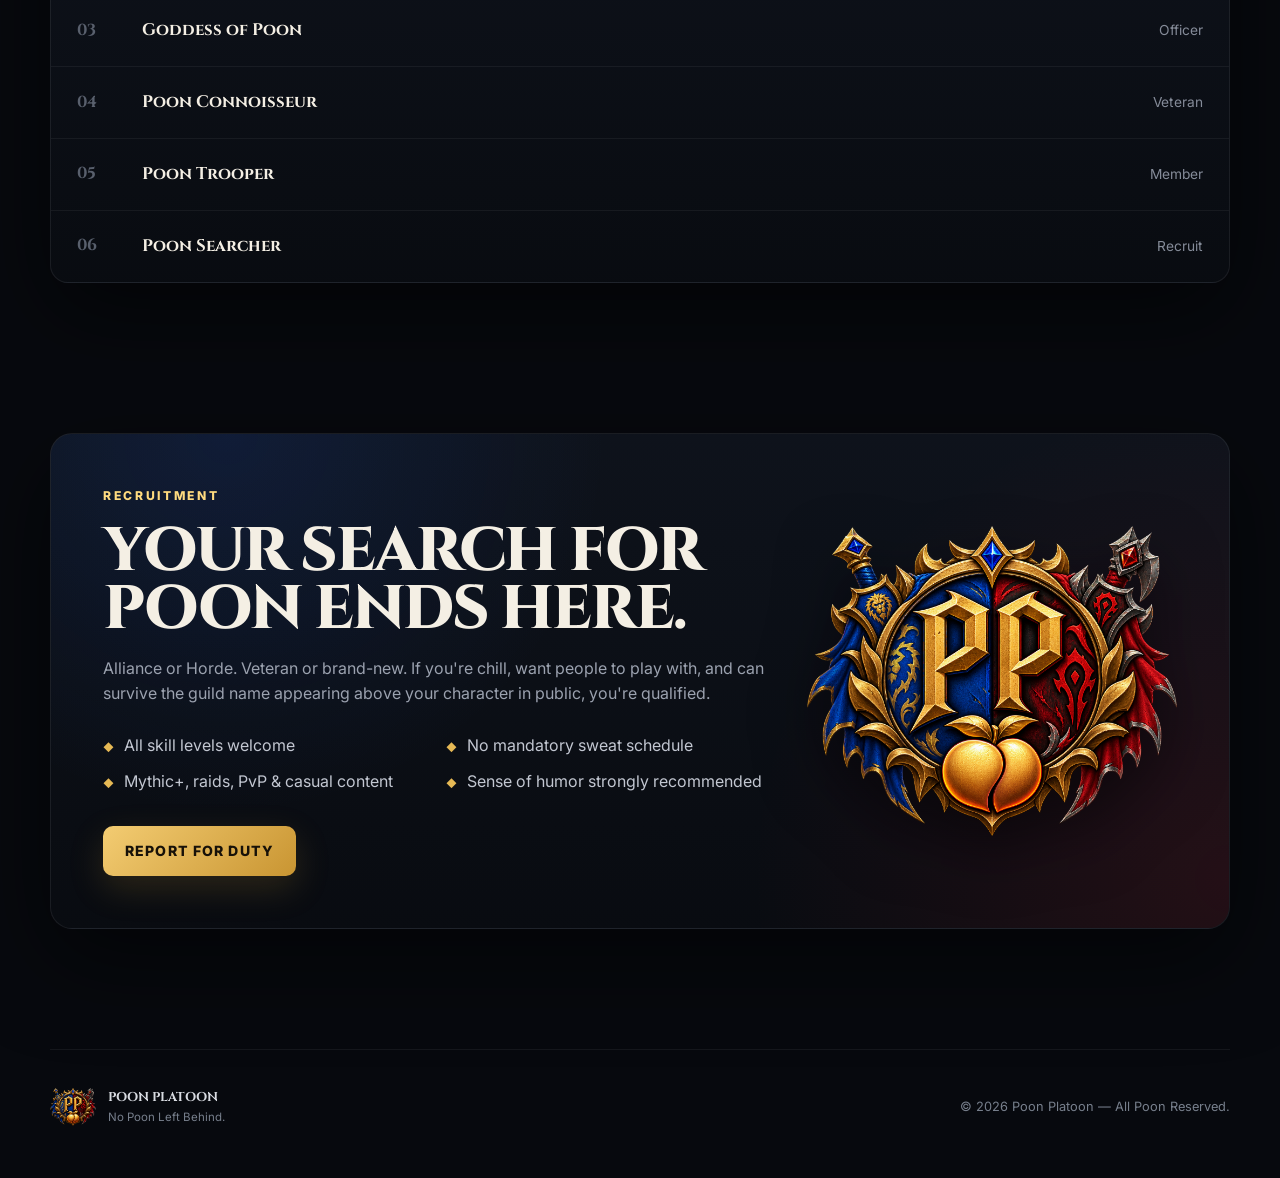
==== commit 0cf0faf2: "Add files via upload" ====
--- a/index.html
+++ b/index.html
@@ -58,7 +58,7 @@
       <a href="#about">About</a>
       <a href="#activities">Operations</a>
       <a href="#ranks">Ranks</a>
-      <a href="armory.html">Armory</a>
+      <a href="/armory">Armory</a>
       <a href="#recruitment">Recruitment</a>
       <a class="nav-cta discord-link" href="#" target="_blank" rel="noopener">Discord</a>
     </nav>
--- a/styles.css
+++ b/styles.css
@@ -131,3 +131,48 @@
 .rio-pending{font-size:.68rem;color:#777f8d}
 @media(max-width:1100px){.armory-stats{grid-template-columns:repeat(2,1fr)}}
 @media(max-width:760px){.armory-card-header{grid-template-columns:52px minmax(0,1fr)}.armory-portrait{width:52px;height:52px}.armory-card-header .roster-rank-badge{grid-column:1/-1;justify-self:start}.armory-card-footer{align-items:flex-start;flex-direction:column}.armory-card .roster-links{margin-left:0;width:100%}.armory-card .roster-links a{flex:1;text-align:center}}
+
+/* === POON ARMORY V2: card fixes + Blizzard-first identity === */
+.armory-card{cursor:pointer}
+.armory-card-header,.armory-stats,.armory-card-footer{z-index:3}
+.character-card-link{position:relative;z-index:4;color:inherit}
+.armory-card-overlay-link{position:absolute;inset:0;z-index:2;border-radius:inherit}
+.armory-card .roster-links{position:relative;z-index:5}
+.armory-card .roster-links a{position:relative;z-index:6}
+.armory-card .roster-name{white-space:normal;overflow:visible;text-overflow:clip;font-size:clamp(.95rem,1.25vw,1.18rem);line-height:1.12;overflow-wrap:anywhere}
+.armory-card .roster-name-wrap{padding-top:2px}
+.armory-stat small{font-size:.49rem;letter-spacing:.075em;line-height:1.15;white-space:normal;min-height:1.15em;overflow-wrap:normal}
+.armory-stat strong{font-size:.94rem}
+.armory-stats{grid-template-columns:repeat(4,minmax(0,1fr));gap:7px}
+@media(max-width:1180px){.armory-stats{grid-template-columns:repeat(2,minmax(0,1fr))}.armory-card{min-height:315px}}
+@media(max-width:980px){.armory-card{min-height:295px}}
+
+/* === INDIVIDUAL POON ARMORY === */
+.character-armory-page{background:#07090e}
+.character-shell{position:relative;z-index:2;width:min(1540px,calc(100% - 28px));margin:0 auto;padding:112px 0 60px;min-height:85vh}
+.character-loading-panel,.character-error-panel{min-height:420px;border:1px solid rgba(255,255,255,.08);border-radius:22px;background:linear-gradient(180deg,rgba(15,18,26,.94),rgba(7,9,14,.96));display:flex;align-items:center;justify-content:center;gap:20px;padding:36px;box-shadow:var(--shadow)}
+.character-loading-panel img,.character-error-panel img{width:90px;height:90px;object-fit:contain;filter:drop-shadow(0 14px 26px rgba(0,0,0,.55));animation:crestFloat 3s ease-in-out infinite}
+.character-loading-panel strong,.character-loading-panel span,.character-error-panel strong,.character-error-panel span{display:block}.character-loading-panel strong,.character-error-panel strong{font-family:Cinzel,serif;color:#f0eee9;font-size:1.15rem}.character-loading-panel span,.character-error-panel span{margin-top:5px;color:#8f97a5;font-size:.84rem}.character-error-panel a{display:inline-block;margin-top:18px;color:var(--gold);font-weight:800;font-size:.8rem}
+.character-view{display:grid;grid-template-columns:220px minmax(0,1fr) 292px;gap:14px;align-items:start}
+.character-roster-panel,.character-summary-panel{position:sticky;top:100px;border:1px solid rgba(255,255,255,.08);border-radius:18px;background:linear-gradient(180deg,rgba(11,14,21,.96),rgba(7,9,14,.97));box-shadow:0 24px 60px rgba(0,0,0,.32);overflow:hidden}
+.character-roster-panel{padding:14px}.back-armory{display:block;color:var(--gold2);font-weight:800;font-size:.72rem;text-transform:uppercase;letter-spacing:.06em;padding:10px 8px 14px;border-bottom:1px solid rgba(255,255,255,.06)}
+.character-roster-current{padding:14px 8px 12px}.character-roster-current strong{display:block;font-family:Cinzel,serif;color:#f1eee8;font-size:1rem;overflow-wrap:anywhere}.character-roster-current span{display:block;color:var(--gold);font-size:.7rem;font-weight:800;margin-top:3px}
+.character-roster-list{display:flex;flex-direction:column;gap:5px;max-height:650px;overflow:auto;padding-right:3px}
+.mini-roster-member{display:grid;grid-template-columns:42px minmax(0,1fr);gap:9px;align-items:center;padding:7px;border-radius:10px;border:1px solid transparent;color:#aeb4c0;transition:.18s ease}.mini-roster-member:hover,.mini-roster-member.active{background:rgba(230,185,85,.06);border-color:rgba(230,185,85,.18)}.mini-roster-member.active{box-shadow:inset 2px 0 0 var(--gold)}
+.mini-roster-member img,.mini-avatar-fallback{width:42px;height:42px;border-radius:8px;object-fit:cover;border:1px solid rgba(230,185,85,.25)}.mini-avatar-fallback{display:grid;place-items:center;font-family:Cinzel,serif;color:var(--gold);background:#11151d}
+.mini-roster-member strong,.mini-roster-member small{display:block}.mini-roster-member strong{font-family:Cinzel,serif;color:#e6e8ec;font-size:.76rem;line-height:1.1;overflow-wrap:anywhere}.mini-roster-member small{color:#777f8c;font-size:.62rem;margin-top:3px}
+.character-stage-wrap{min-width:0}
+.character-stage{position:relative;min-height:760px;border-radius:20px;overflow:hidden;border:1px solid rgba(255,255,255,.09);background:#090b10 url('/assets/pp-armory-warroom.jpg') center/cover no-repeat;box-shadow:0 28px 80px rgba(0,0,0,.48);isolation:isolate}
+.character-stage:before{content:"";position:absolute;inset:0;background:linear-gradient(180deg,rgba(4,6,10,.23) 0%,rgba(4,6,10,.02) 35%,rgba(4,6,10,.45) 82%,rgba(4,6,10,.92) 100%);z-index:-1}
+.character-stage:after{content:"";position:absolute;inset:0;box-shadow:inset 0 0 110px rgba(0,0,0,.62);pointer-events:none;z-index:0}
+.stage-gradient{position:absolute;inset:0;background:radial-gradient(circle at 50% 53%,rgba(230,185,85,.04),transparent 36%);z-index:0;pointer-events:none}
+.character-heading{position:absolute;left:30px;top:26px;z-index:4;max-width:54%}.character-heading .eyebrow{font-size:.6rem;margin-bottom:5px}.character-heading h1{font-family:Cinzel,serif;font-size:clamp(2rem,3.4vw,3.7rem);line-height:.95;margin:0;color:#e83949;text-shadow:0 4px 20px rgba(0,0,0,.75);overflow-wrap:anywhere}.character-rank{color:var(--gold2);font-family:Cinzel,serif;font-weight:700;margin:7px 0 3px;font-size:1.1rem}.character-subtitle{font-size:.88rem;color:#ece8dd;line-height:1.5}.character-subtitle span{color:#e35c66}.character-subtitle small{color:#d7ae52;font-weight:700}
+.character-render-wrap{position:absolute;left:25%;right:25%;top:140px;bottom:70px;z-index:2;display:flex;align-items:flex-end;justify-content:center;pointer-events:none}.character-render{max-width:100%;width:auto;height:100%;object-fit:contain;object-position:center bottom;filter:drop-shadow(0 30px 30px rgba(0,0,0,.72))}.character-render-fallback{width:min(360px,80%);height:auto;object-fit:contain;opacity:.55;filter:drop-shadow(0 30px 30px rgba(0,0,0,.65))}
+.gear-column{position:absolute;top:190px;bottom:96px;width:27%;z-index:4;display:flex;flex-direction:column;justify-content:center;gap:7px}.gear-column-left{left:20px}.gear-column-right{right:20px}.gear-slot{display:grid;grid-template-columns:42px minmax(0,1fr);align-items:center;gap:8px;min-height:48px;padding:5px 7px;border-radius:9px;background:rgba(5,8,13,.66);border:1px solid rgba(255,255,255,.055);backdrop-filter:blur(4px)}.gear-slot img,.gear-icon-fallback{width:42px;height:42px;border-radius:7px;object-fit:cover;border:1px solid var(--quality,#777);box-shadow:0 0 0 1px rgba(0,0,0,.5)}.gear-icon-fallback{display:grid;place-items:center;font-family:Cinzel,serif;color:var(--gold)}.gear-slot-copy{min-width:0}.gear-slot-copy small,.gear-slot-copy strong,.gear-slot-copy span{display:block}.gear-slot-copy small{font-size:.48rem;color:#78808d;text-transform:uppercase;letter-spacing:.08em}.gear-slot-copy strong{font-size:.62rem;line-height:1.12;color:var(--quality,#ddd);white-space:nowrap;overflow:hidden;text-overflow:ellipsis}.gear-slot-copy span{font-size:.55rem;color:#c5cad3;margin-top:2px}.gear-column-right .gear-slot{grid-template-columns:minmax(0,1fr) 42px;text-align:right}.gear-column-right .gear-slot img,.gear-column-right .gear-icon-fallback{grid-column:2}.gear-column-right .gear-slot-copy{grid-column:1;grid-row:1}
+.character-tabs{position:absolute;z-index:5;left:50%;bottom:18px;transform:translateX(-50%);display:flex;background:rgba(6,8,12,.88);border:1px solid rgba(255,255,255,.09);border-radius:12px;overflow:hidden;box-shadow:0 16px 40px rgba(0,0,0,.42)}.character-tab{appearance:none;border:0;background:transparent;color:#858d9a;font:800 .64rem Inter,sans-serif;text-transform:uppercase;letter-spacing:.06em;padding:12px 15px;cursor:pointer;border-right:1px solid rgba(255,255,255,.05)}.character-tab:last-child{border-right:0}.character-tab:hover{color:#fff}.character-tab.active{color:var(--gold2);background:linear-gradient(180deg,rgba(230,185,85,.12),rgba(230,185,85,.035));box-shadow:inset 0 -2px 0 var(--gold)}
+.character-tab-content{margin-top:12px;border:1px solid rgba(255,255,255,.07);border-radius:16px;background:rgba(9,12,18,.92);overflow:hidden}.character-pane{display:none;padding:20px}.character-pane.active{display:block}.pane-heading{display:flex;justify-content:space-between;gap:16px;align-items:center;margin-bottom:15px}.pane-heading span{font-family:Cinzel,serif;color:#eae8e1;font-weight:700}.pane-heading small{color:#69717e}.gear-mobile-grid{display:none}.detail-stats-grid,.progress-grid,.achievement-grid{display:grid;grid-template-columns:repeat(4,minmax(0,1fr));gap:9px}.detail-stat,.progress-card,.achievement-card{padding:13px;border:1px solid rgba(255,255,255,.06);border-radius:10px;background:rgba(255,255,255,.025)}.detail-stat small,.progress-card small,.achievement-card small{display:block;font-size:.52rem;color:#707887;font-weight:800;letter-spacing:.08em}.detail-stat strong,.progress-card strong,.achievement-card strong{display:block;font-family:Cinzel,serif;color:#f1eee8;font-size:1.02rem;margin-top:4px}.progress-card span{display:block;color:#767e8b;font-size:.64rem;margin-top:4px}.empty-note{color:#777f8c;font-size:.8rem}
+.character-summary-panel{padding:20px}.summary-block>span{display:block;color:#b8b09e;text-transform:uppercase;letter-spacing:.08em;font-size:.6rem;font-weight:800}.summary-block>strong{display:block;font-family:Cinzel,serif;color:#e83949;font-size:2.35rem;line-height:1;margin-top:8px}.summary-block>small{display:block;color:#7f8794;font-size:.65rem;margin-top:4px}.summary-divider{height:1px;background:rgba(255,255,255,.07);margin:18px 0}.summary-raid{margin-top:10px}.summary-raid>div{display:flex;justify-content:space-between;gap:10px;padding:7px 0;border-bottom:1px solid rgba(255,255,255,.045)}.summary-raid>div:last-child{border-bottom:0}.summary-raid strong{font-size:.63rem;color:#aeb5c0;text-transform:capitalize}.summary-raid span{font-size:.62rem;color:#78c879;white-space:nowrap}.summary-info{margin:10px 0 0}.summary-info>div{display:flex;justify-content:space-between;gap:12px;padding:4px 0}.summary-info dt{color:#7d8591;font-size:.66rem}.summary-info dd{margin:0;color:#d7d9df;font-size:.67rem;text-align:right}.character-external-links{display:grid;grid-template-columns:1fr;gap:8px;margin-top:20px}.character-external-links a{display:block;text-align:center;border:1px solid rgba(230,185,85,.28);border-radius:10px;padding:10px;color:#d7b65b;background:rgba(230,185,85,.05);font-size:.68rem;font-weight:800}.character-external-links a:first-child{border-color:rgba(216,54,67,.4);background:rgba(216,54,67,.07);color:#e46570}
+@media(max-width:1280px){.character-view{grid-template-columns:190px minmax(0,1fr) 260px}.gear-column{width:29%}.character-heading{max-width:62%}.character-stage{min-height:700px}.detail-stats-grid,.progress-grid,.achievement-grid{grid-template-columns:repeat(3,1fr)}}
+@media(max-width:1040px){.character-view{grid-template-columns:minmax(0,1fr) 260px}.character-roster-panel{display:none}.character-stage{min-height:690px}.gear-column{width:31%}.character-render-wrap{left:22%;right:22%}.character-shell{width:min(100% - 20px,1100px)}}
+@media(max-width:800px){.character-view{grid-template-columns:1fr}.character-summary-panel{position:relative;top:auto;order:2}.character-stage-wrap{order:1}.character-stage{min-height:650px}.gear-column{display:none}.character-render-wrap{left:9%;right:9%;top:155px;bottom:74px}.character-heading{left:20px;top:20px;max-width:88%}.character-tabs{width:calc(100% - 24px);justify-content:stretch}.character-tab{flex:1;padding:11px 5px;font-size:.55rem}.gear-mobile-grid{display:grid;grid-template-columns:repeat(2,minmax(0,1fr));gap:7px}.gear-mobile-grid .gear-slot{grid-template-columns:42px minmax(0,1fr);text-align:left}.gear-mobile-grid .gear-slot img,.gear-mobile-grid .gear-icon-fallback{grid-column:1}.gear-mobile-grid .gear-slot-copy{grid-column:2;grid-row:1}.detail-stats-grid,.progress-grid,.achievement-grid{grid-template-columns:repeat(2,1fr)}}
+@media(max-width:520px){.character-shell{padding-top:88px}.character-stage{min-height:580px}.character-heading h1{font-size:2rem}.character-rank{font-size:.9rem}.character-subtitle{font-size:.72rem}.character-render-wrap{top:150px;left:2%;right:2%;bottom:66px}.gear-mobile-grid{grid-template-columns:1fr}.detail-stats-grid,.progress-grid,.achievement-grid{grid-template-columns:1fr 1fr}.pane-heading{align-items:flex-start;flex-direction:column;gap:3px}.character-loading-panel,.character-error-panel{flex-direction:column;text-align:center;min-height:330px}.character-tab{letter-spacing:0}.character-summary-panel{padding:16px}}
